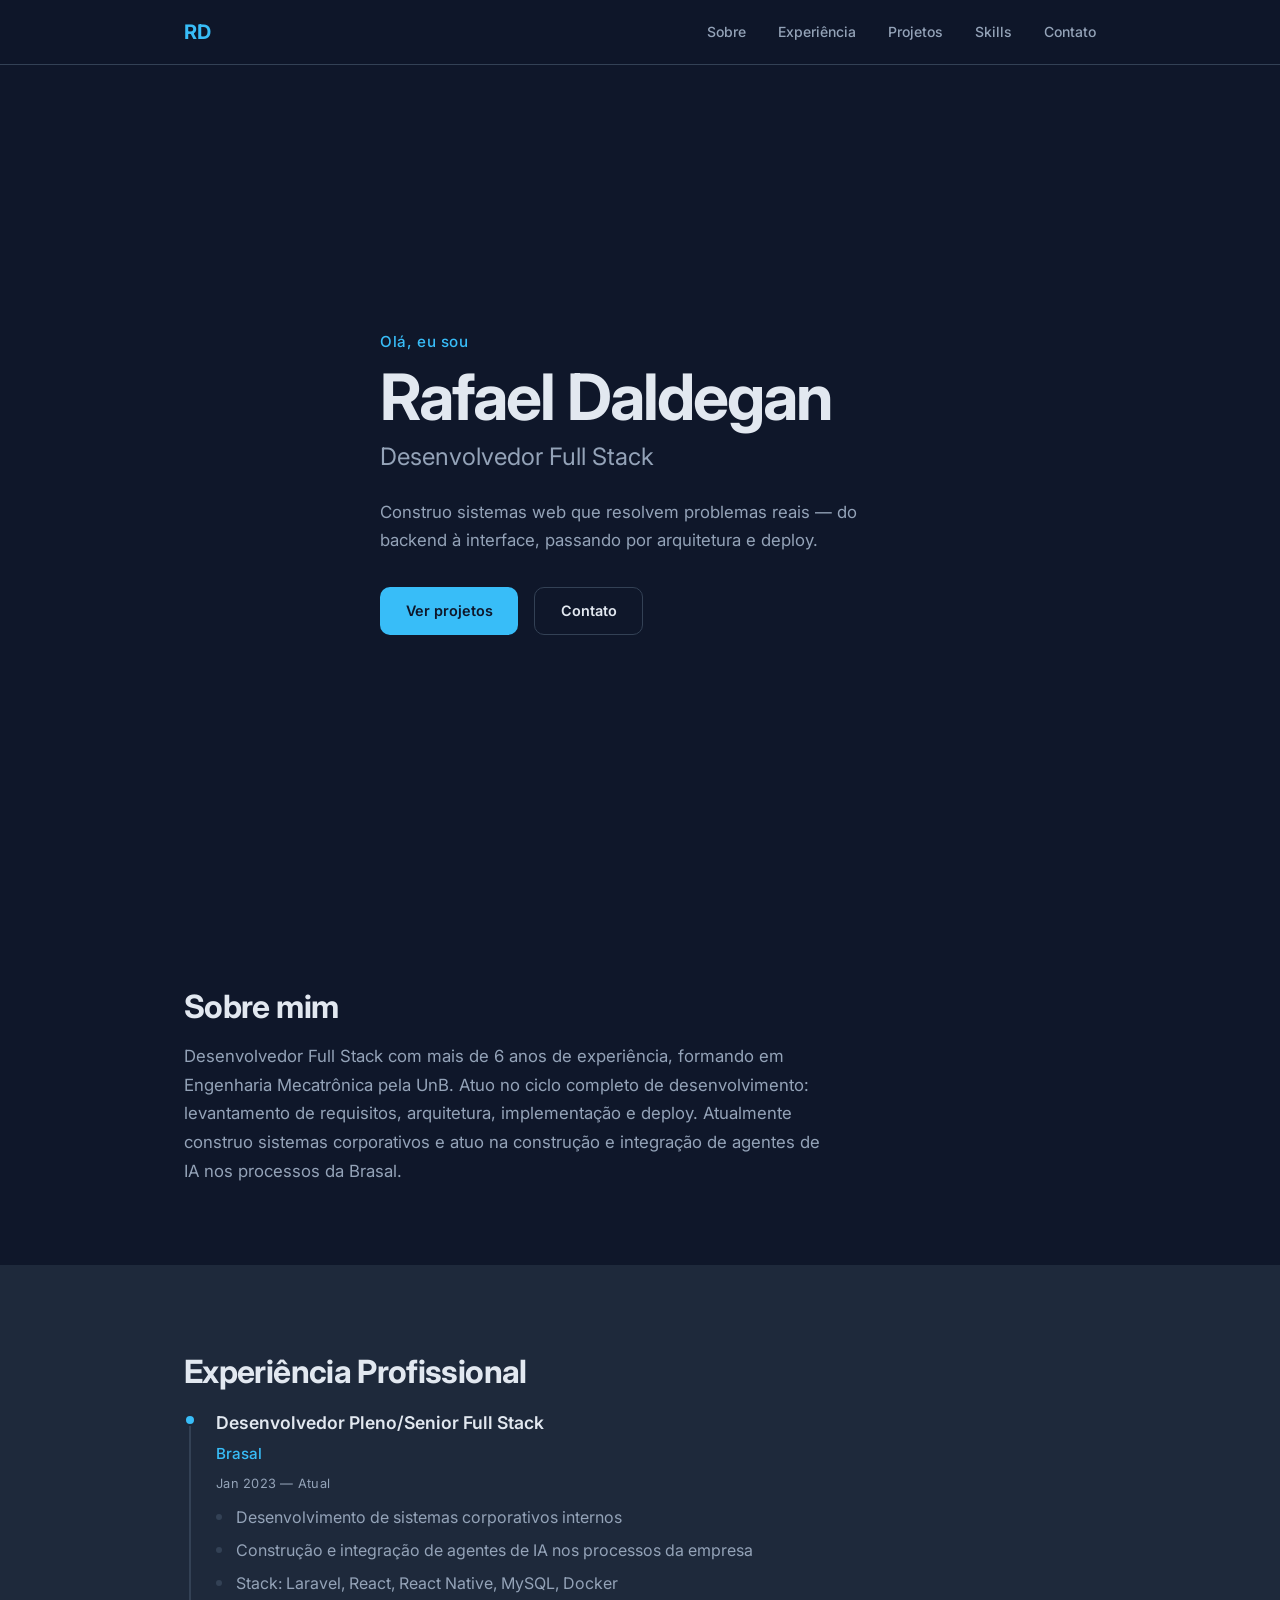
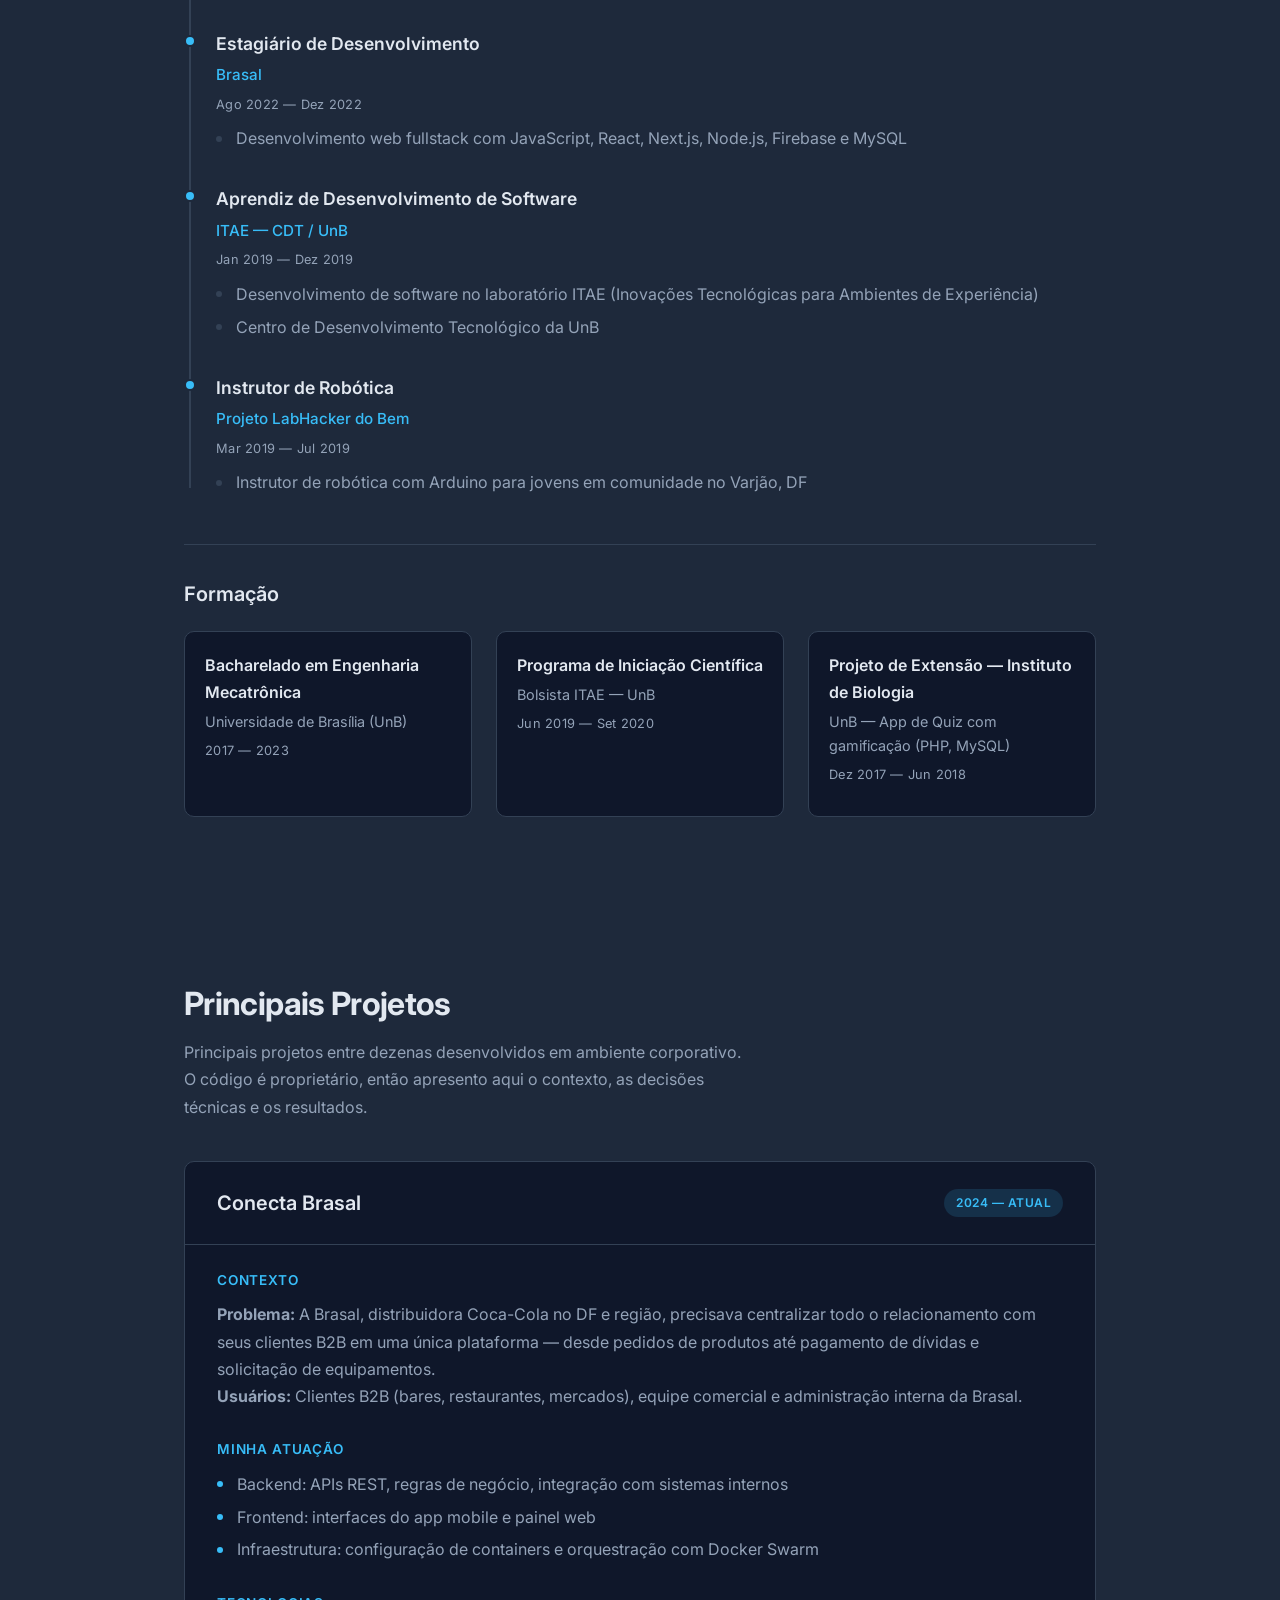
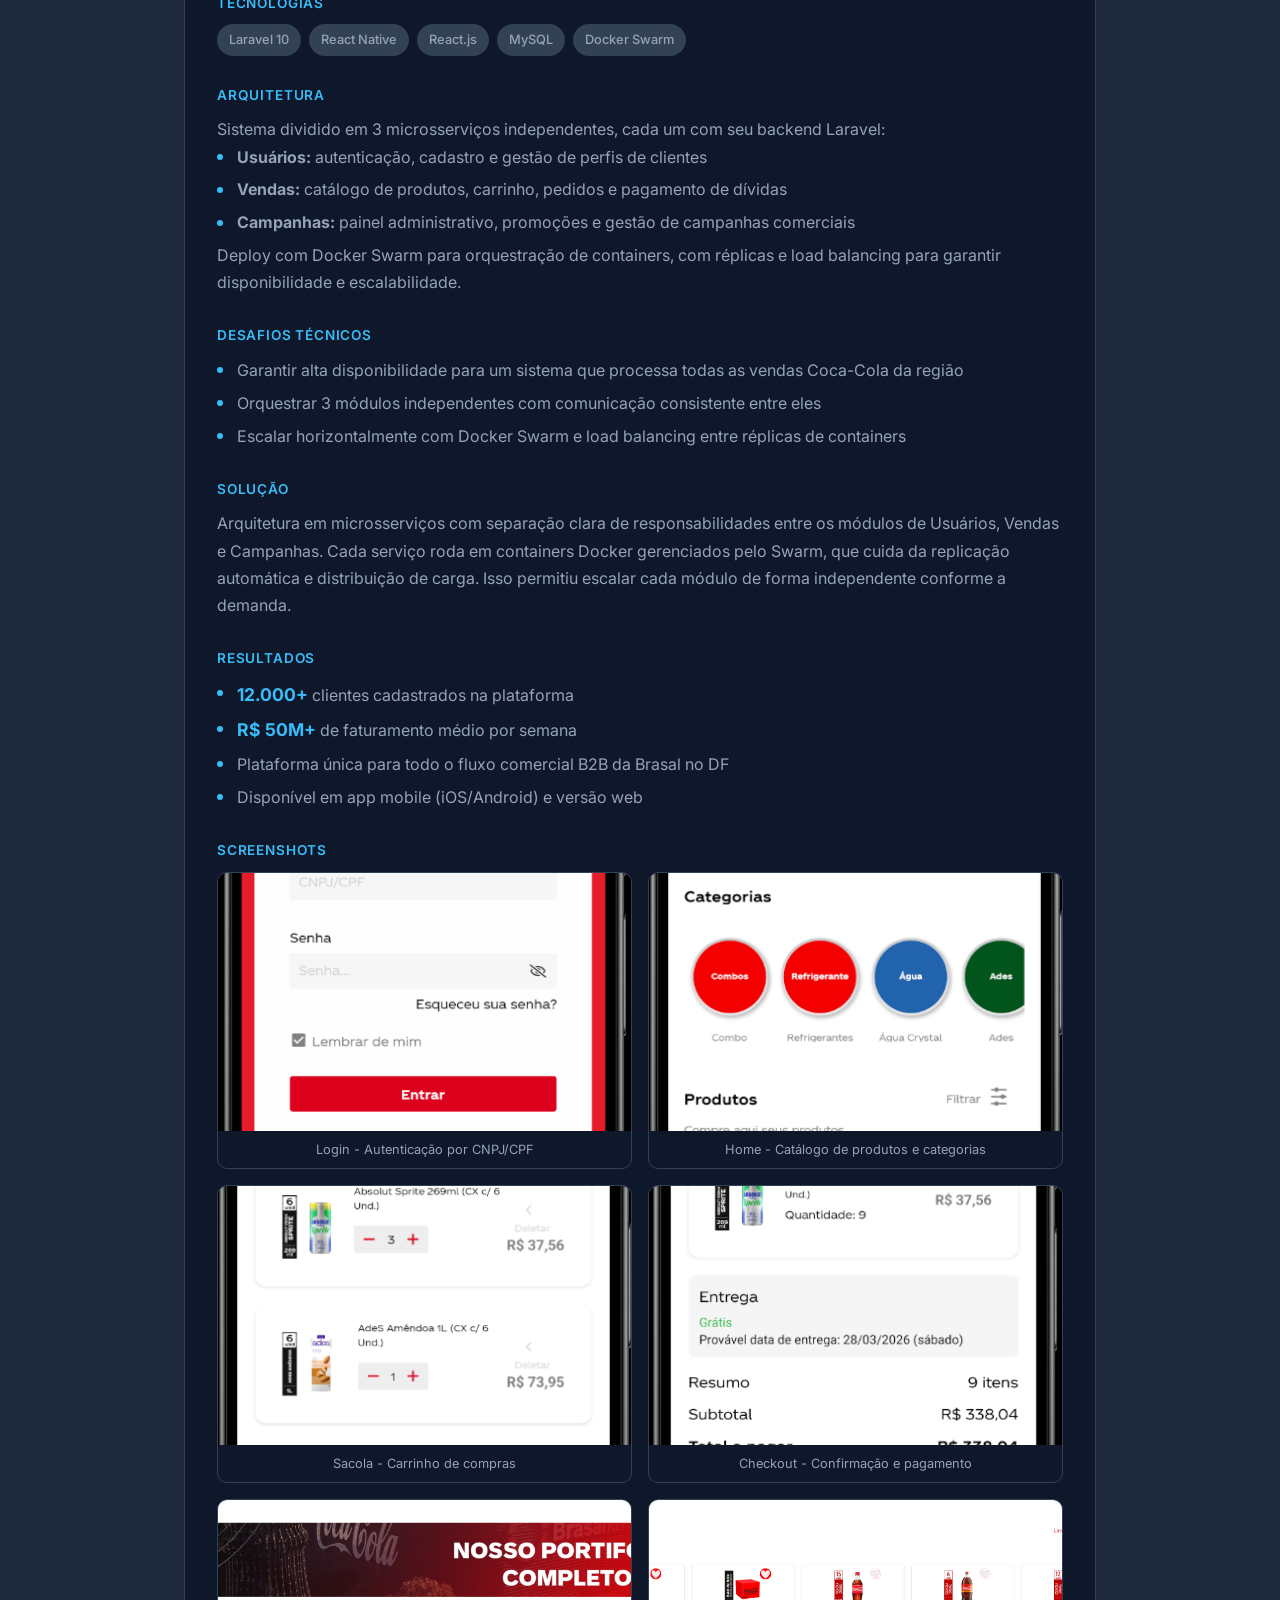
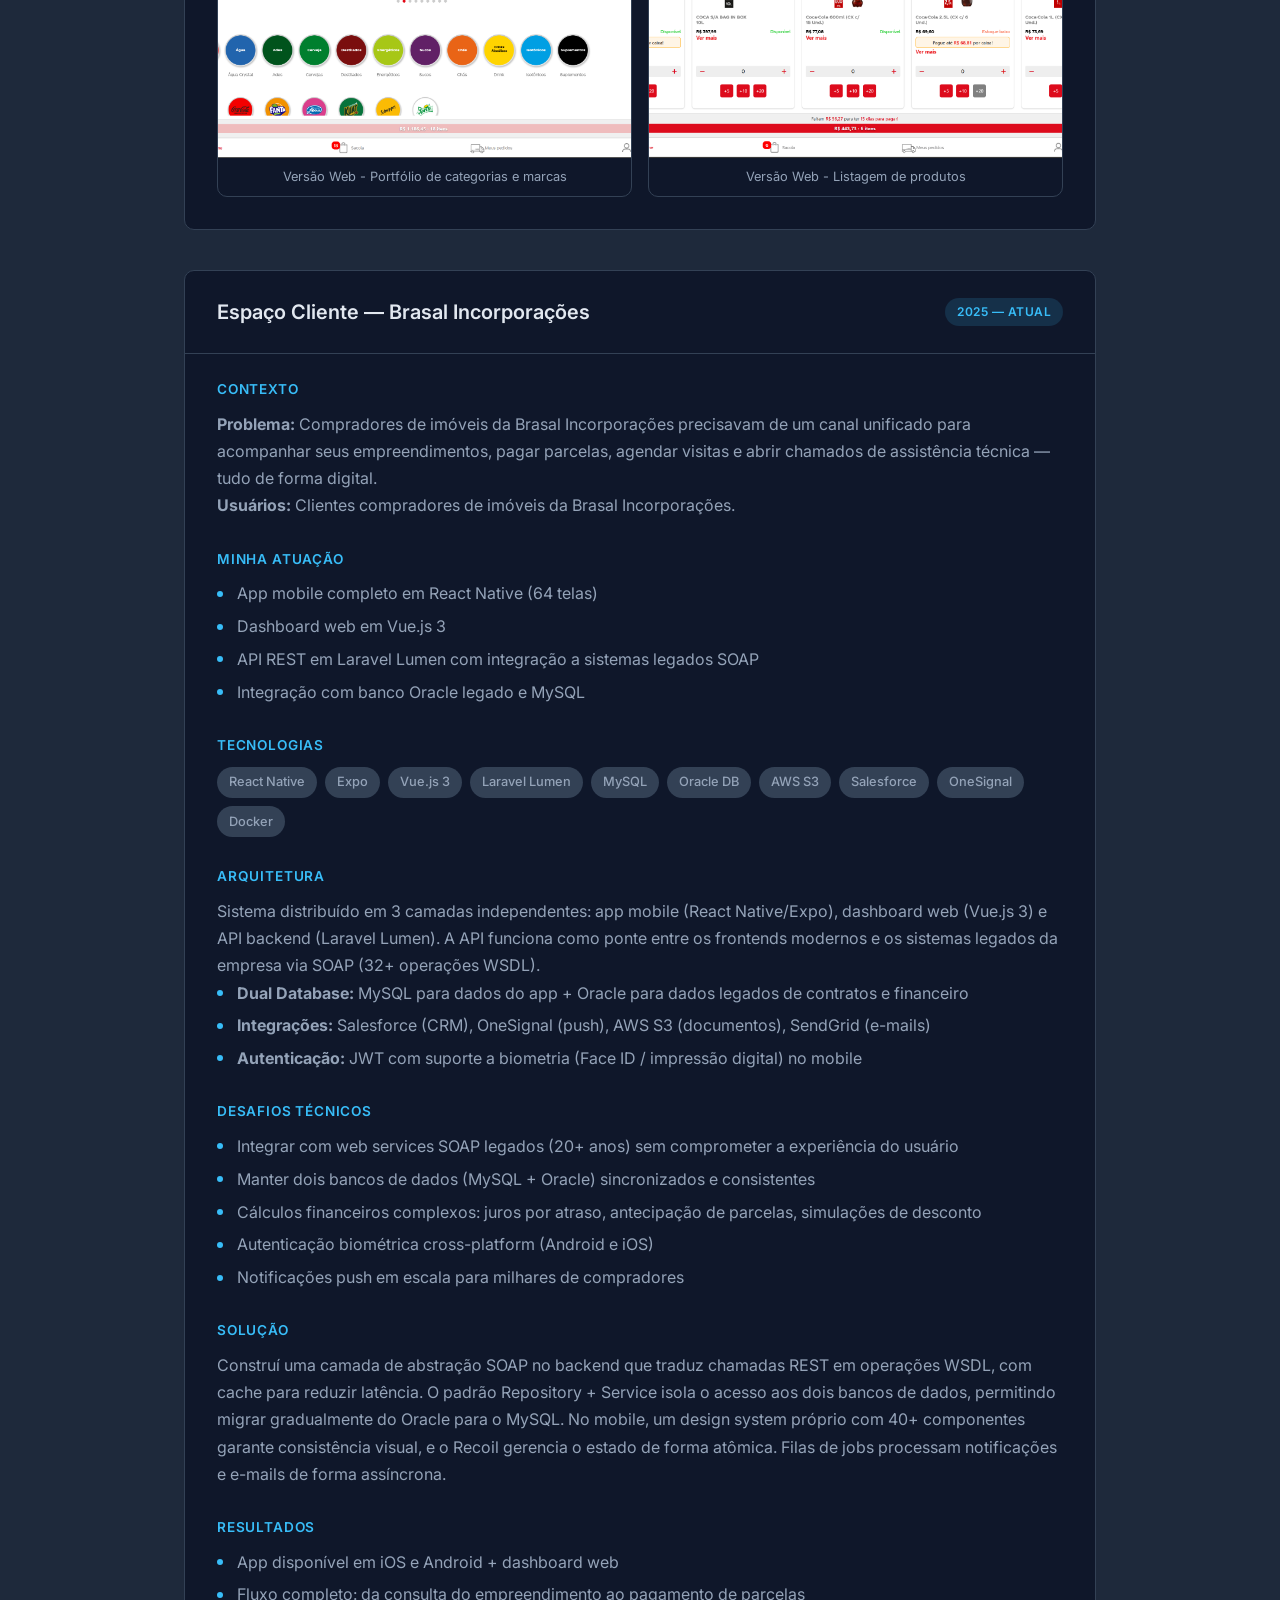
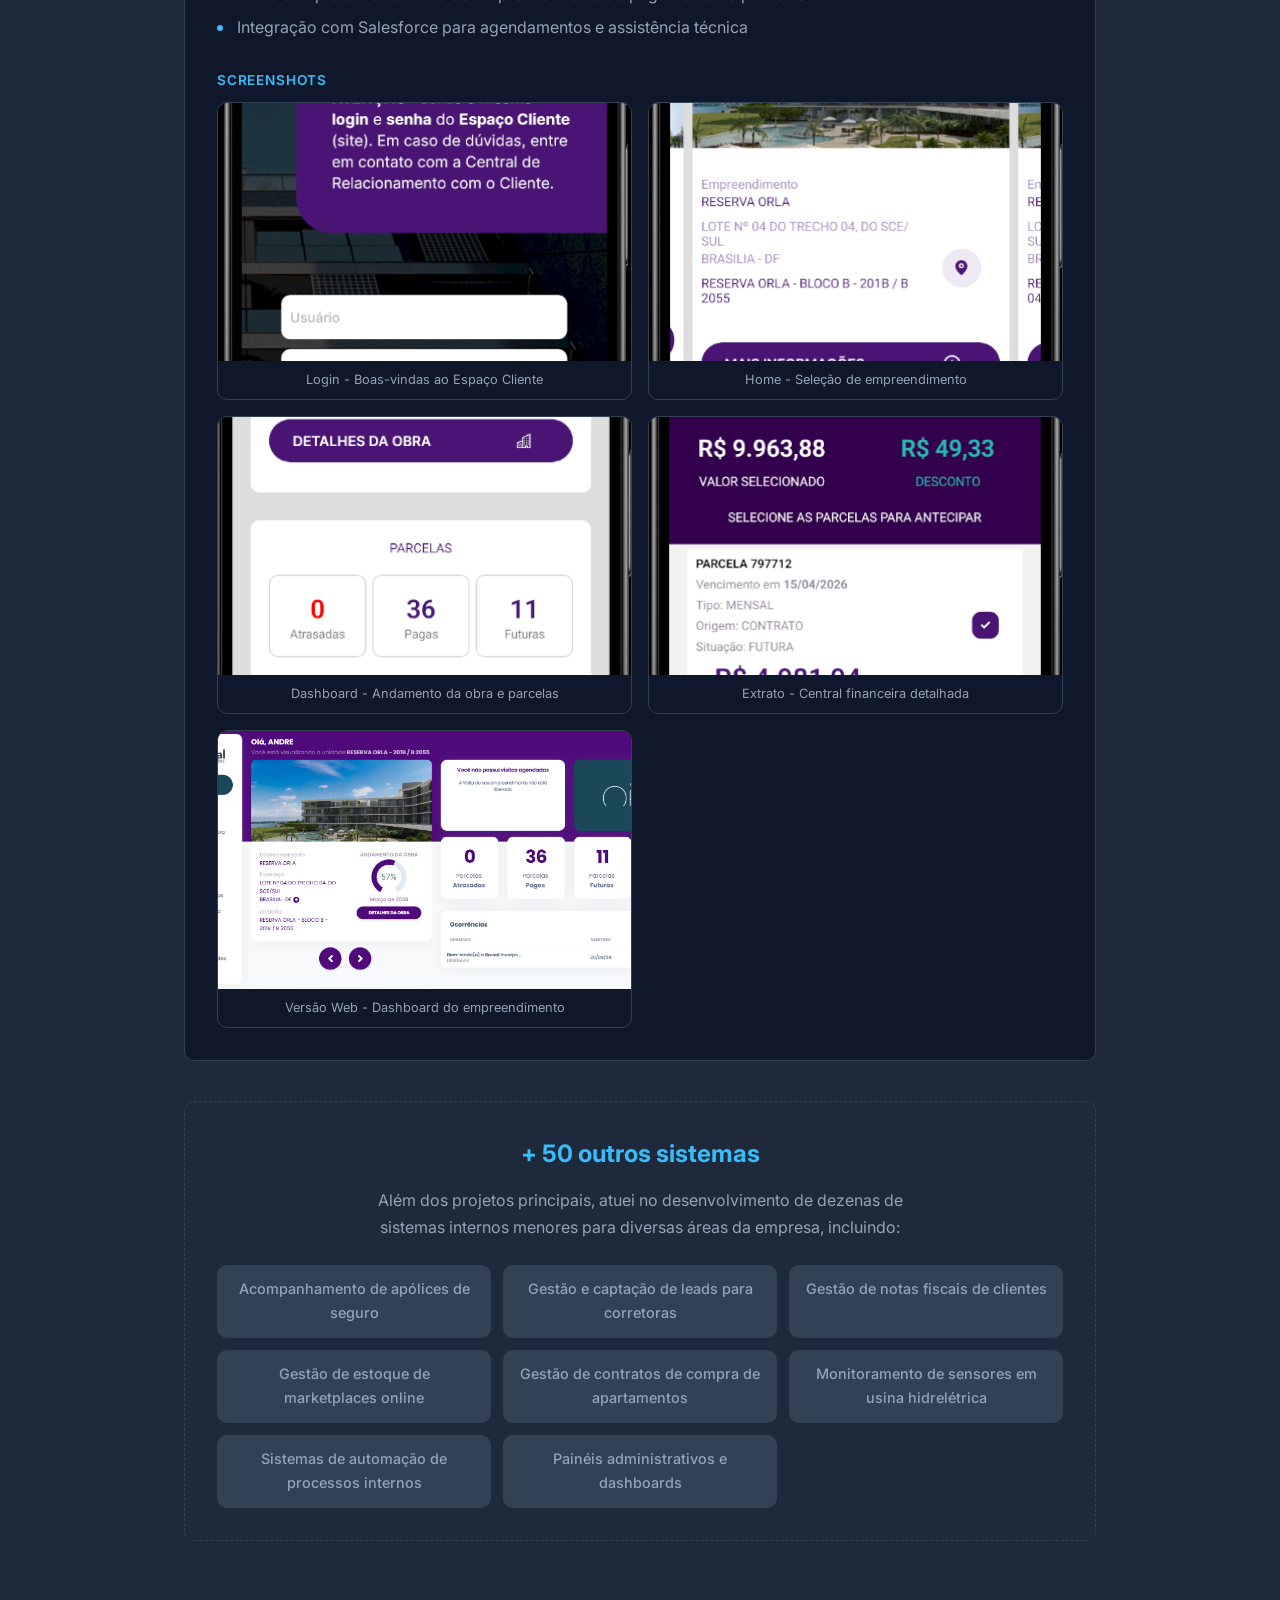
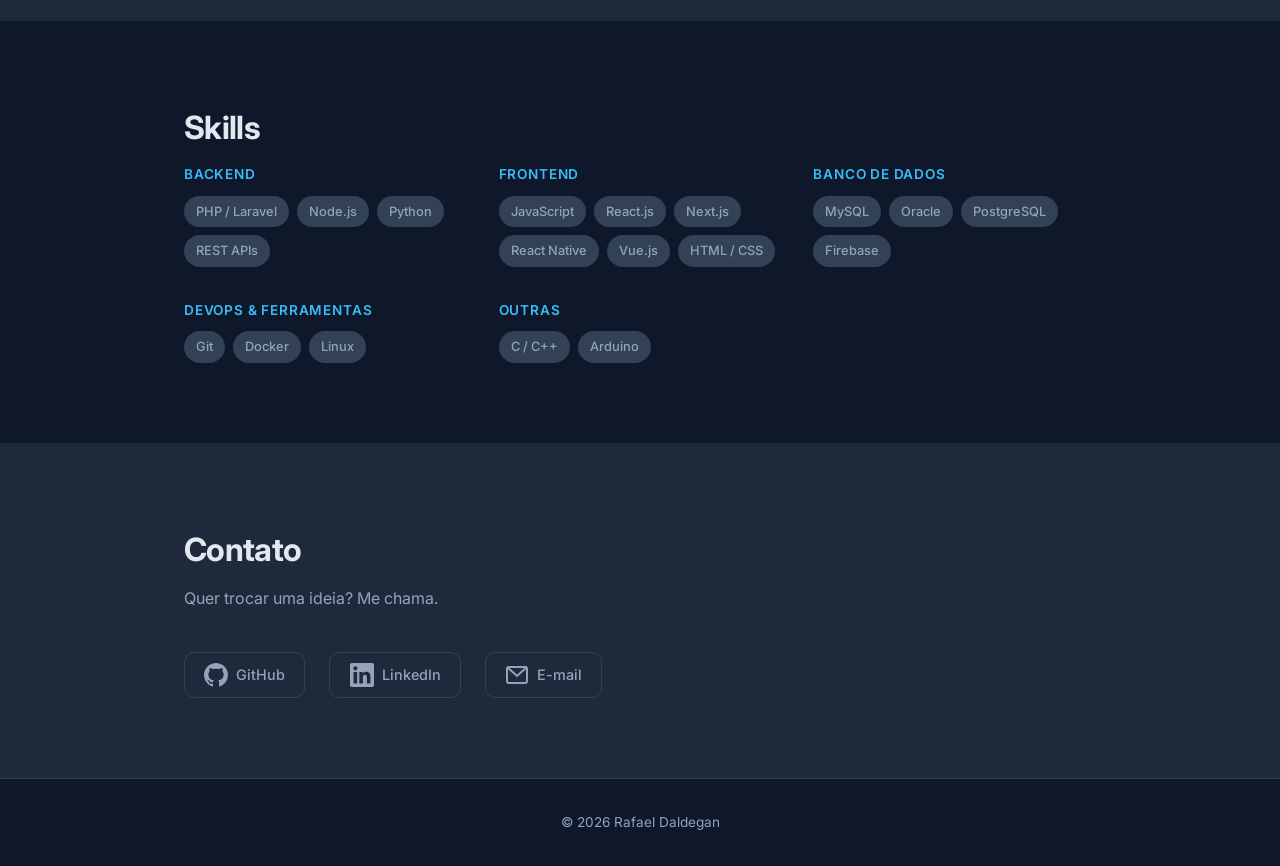
==== index.html @ cbc63a9f "First try" ====
<!DOCTYPE html>
<html lang="pt-BR">
<head>
  <meta charset="UTF-8">
  <meta name="viewport" content="width=device-width, initial-scale=1.0">
  <title>Rafael Daldegan | Portfólio</title>
  <link rel="stylesheet" href="assets/css/style.css">
  <link rel="preconnect" href="https://fonts.googleapis.com">
  <link href="https://fonts.googleapis.com/css2?family=Inter:wght@400;500;600;700&display=swap" rel="stylesheet">
</head>
<body>

  <!-- Header -->
  <header class="header">
    <div class="container">
      <a href="#" class="logo">RD</a>
      <nav class="nav">
        <a href="#sobre">Sobre</a>
        <a href="#experiencia">Experiência</a>
        <a href="#projetos">Projetos</a>
        <a href="#skills">Skills</a>
        <a href="#contato">Contato</a>
      </nav>
      <button class="menu-toggle" aria-label="Menu">
        <span></span><span></span><span></span>
      </button>
    </div>
  </header>

  <!-- Hero -->
  <section class="hero">
    <div class="container">
      <p class="hero__label">Olá, eu sou</p>
      <h1 class="hero__title">Rafael Daldegan</h1>
      <p class="hero__subtitle">Desenvolvedor Full Stack</p>
      <p class="hero__desc">
        Construo sistemas web que resolvem problemas reais &mdash;
        do backend à interface, passando por arquitetura e deploy.
      </p>
      <div class="hero__actions">
        <a href="#projetos" class="btn btn--primary">Ver projetos</a>
        <a href="#contato" class="btn btn--outline">Contato</a>
      </div>
    </div>
  </section>

  <!-- Sobre -->
  <section id="sobre" class="section">
    <div class="container">
      <h2 class="section__title">Sobre mim</h2>
      <div class="about">
        <p>
          Desenvolvedor Full Stack com mais de 6 anos de experiência, formando em Engenharia
          Mecatrônica pela UnB. Atuo no ciclo completo de desenvolvimento: levantamento de
          requisitos, arquitetura, implementação e deploy. Atualmente construo sistemas
          corporativos e atuo na construção e integração de agentes de IA nos
          processos da Brasal.
        </p>
      </div>
    </div>
  </section>

  <!-- Experiência Profissional -->
  <section id="experiencia" class="section section--alt">
    <div class="container">
      <h2 class="section__title">Experiência Profissional</h2>

      <div class="timeline">

        <div class="timeline__item">
          <div class="timeline__dot"></div>
          <div class="timeline__content">
            <div class="timeline__header">
              <h3>Desenvolvedor Pleno/Senior Full Stack</h3>
              <span class="timeline__company">Brasal</span>
            </div>
            <span class="timeline__period">Jan 2023 &mdash; Atual</span>
            <ul>
              <li>Desenvolvimento de sistemas corporativos internos</li>
              <li>Construção e integração de agentes de IA nos processos da empresa</li>
              <li>Stack: Laravel, React, React Native, MySQL, Docker</li>
            </ul>
          </div>
        </div>

        <div class="timeline__item">
          <div class="timeline__dot"></div>
          <div class="timeline__content">
            <div class="timeline__header">
              <h3>Estagiário de Desenvolvimento</h3>
              <span class="timeline__company">Brasal</span>
            </div>
            <span class="timeline__period">Ago 2022 &mdash; Dez 2022</span>
            <ul>
              <li>Desenvolvimento web fullstack com JavaScript, React, Next.js, Node.js, Firebase e MySQL</li>
            </ul>
          </div>
        </div>

        <div class="timeline__item">
          <div class="timeline__dot"></div>
          <div class="timeline__content">
            <div class="timeline__header">
              <h3>Aprendiz de Desenvolvimento de Software</h3>
              <span class="timeline__company">ITAE &mdash; CDT / UnB</span>
            </div>
            <span class="timeline__period">Jan 2019 &mdash; Dez 2019</span>
            <ul>
              <li>Desenvolvimento de software no laboratório ITAE (Inovações Tecnológicas para Ambientes de Experiência)</li>
              <li>Centro de Desenvolvimento Tecnológico da UnB</li>
            </ul>
          </div>
        </div>

        <div class="timeline__item">
          <div class="timeline__dot"></div>
          <div class="timeline__content">
            <div class="timeline__header">
              <h3>Instrutor de Robótica</h3>
              <span class="timeline__company">Projeto LabHacker do Bem</span>
            </div>
            <span class="timeline__period">Mar 2019 &mdash; Jul 2019</span>
            <ul>
              <li>Instrutor de robótica com Arduino para jovens em comunidade no Varjão, DF</li>
            </ul>
          </div>
        </div>

      </div>

      <!-- Formação - subsection dentro de experiência -->
      <div class="formation">
        <h3 class="formation__title">Formação</h3>
        <div class="formation__grid">
          <div class="formation__item">
            <h4>Bacharelado em Engenharia Mecatrônica</h4>
            <p>Universidade de Brasília (UnB)</p>
            <span class="timeline__period">2017 &mdash; 2023</span>
          </div>
          <div class="formation__item">
            <h4>Programa de Iniciação Científica</h4>
            <p>Bolsista ITAE &mdash; UnB</p>
            <span class="timeline__period">Jun 2019 &mdash; Set 2020</span>
          </div>
          <div class="formation__item">
            <h4>Projeto de Extensão &mdash; Instituto de Biologia</h4>
            <p>UnB &mdash; App de Quiz com gamificação (PHP, MySQL)</p>
            <span class="timeline__period">Dez 2017 &mdash; Jun 2018</span>
          </div>
          <!-- Adicione mais itens conforme necessário -->
        </div>
      </div>

    </div>
  </section>

  <!-- Projetos -->
  <section id="projetos" class="section section--alt">
    <div class="container">
      <h2 class="section__title">Principais Projetos</h2>
      <p class="section__desc">
        Principais projetos entre dezenas desenvolvidos em ambiente corporativo. O código é proprietário,
        então apresento aqui o contexto, as decisões técnicas e os resultados.
      </p>

      <!-- ====== PROJETO 1 ====== -->
      <article class="project">
        <div class="project__header">
          <h3 class="project__name">Conecta Brasal</h3>
          <span class="project__badge">2024 &mdash; Atual</span>
        </div>

        <div class="project__body">
          <!-- Contexto -->
          <div class="project__block">
            <h4>Contexto</h4>
            <p>
              <strong>Problema:</strong> A Brasal, distribuidora Coca-Cola no DF e região, precisava
              centralizar todo o relacionamento com seus clientes B2B em uma única plataforma &mdash;
              desde pedidos de produtos até pagamento de dívidas e solicitação de equipamentos.
            </p>
            <p>
              <strong>Usuários:</strong> Clientes B2B (bares, restaurantes, mercados), equipe comercial
              e administração interna da Brasal.
            </p>
          </div>

          <!-- Atuação -->
          <div class="project__block">
            <h4>Minha atuação</h4>
            <ul>
              <li>Backend: APIs REST, regras de negócio, integração com sistemas internos</li>
              <li>Frontend: interfaces do app mobile e painel web</li>
              <li>Infraestrutura: configuração de containers e orquestração com Docker Swarm</li>
            </ul>
          </div>

          <!-- Tecnologias -->
          <div class="project__block">
            <h4>Tecnologias</h4>
            <div class="tags">
              <span class="tag">Laravel 10</span>
              <span class="tag">React Native</span>
              <span class="tag">React.js</span>
              <span class="tag">MySQL</span>
              <span class="tag">Docker Swarm</span>
            </div>
          </div>

          <!-- Arquitetura -->
          <div class="project__block">
            <h4>Arquitetura</h4>
            <p>
              Sistema dividido em 3 microsserviços independentes, cada um com seu backend Laravel:
            </p>
            <ul>
              <li><strong>Usuários:</strong> autenticação, cadastro e gestão de perfis de clientes</li>
              <li><strong>Vendas:</strong> catálogo de produtos, carrinho, pedidos e pagamento de dívidas</li>
              <li><strong>Campanhas:</strong> painel administrativo, promoções e gestão de campanhas comerciais</li>
            </ul>
            <p>
              Deploy com Docker Swarm para orquestração de containers, com réplicas e load balancing
              para garantir disponibilidade e escalabilidade.
            </p>
          </div>

          <!-- Desafios -->
          <div class="project__block">
            <h4>Desafios técnicos</h4>
            <ul>
              <li>Garantir alta disponibilidade para um sistema que processa todas as vendas Coca-Cola da região</li>
              <li>Orquestrar 3 módulos independentes com comunicação consistente entre eles</li>
              <li>Escalar horizontalmente com Docker Swarm e load balancing entre réplicas de containers</li>
              <!-- ATUALIZAR: adicione mais desafios se quiser -->
            </ul>
          </div>

          <!-- Solução -->
          <div class="project__block">
            <h4>Solução</h4>
            <p>
              Arquitetura em microsserviços com separação clara de responsabilidades entre os módulos
              de Usuários, Vendas e Campanhas. Cada serviço roda em containers Docker gerenciados
              pelo Swarm, que cuida da replicação automática e distribuição de carga. Isso permitiu
              escalar cada módulo de forma independente conforme a demanda.
            </p>
            <!-- ATUALIZAR: adicione mais detalhes da solução se quiser -->
          </div>

          <!-- Resultados -->
          <div class="project__block">
            <h4>Resultados</h4>
            <ul class="results">
              <li><strong>12.000+</strong> clientes cadastrados na plataforma</li>
              <li><strong>R$ 50M+</strong> de faturamento médio por semana</li>
              <li>Plataforma única para todo o fluxo comercial B2B da Brasal no DF</li>
              <li>Disponível em app mobile (iOS/Android) e versão web</li>
            </ul>
          </div>

          <!-- Screenshots -->
          <div class="project__block">
            <h4>Screenshots</h4>
            <div class="screenshots">
              <figure class="screenshot">
                <img src="assets/img/conecta/image1.png" alt="Tela de login do Conecta Brasal">
                <figcaption>Login - Autenticação por CNPJ/CPF</figcaption>
              </figure>
              <figure class="screenshot">
                <img src="assets/img/conecta/image2.png" alt="Catálogo de produtos Conecta Brasal">
                <figcaption>Home - Catálogo de produtos e categorias</figcaption>
              </figure>
              <figure class="screenshot">
                <img src="assets/img/conecta/image3.png" alt="Sacola de compras Conecta Brasal">
                <figcaption>Sacola - Carrinho de compras</figcaption>
              </figure>
              <figure class="screenshot">
                <img src="assets/img/conecta/image4.png" alt="Confirmação de compra Conecta Brasal">
                <figcaption>Checkout - Confirmação e pagamento</figcaption>
              </figure>
              <figure class="screenshot">
                <img src="assets/img/conecta/image5.png" alt="Versão web - Catálogo de produtos Conecta Brasal">
                <figcaption>Versão Web - Portfólio de categorias e marcas</figcaption>
              </figure>
              <figure class="screenshot">
                <img src="assets/img/conecta/image6.png" alt="Versão web - Listagem de produtos Conecta Brasal">
                <figcaption>Versão Web - Listagem de produtos</figcaption>
              </figure>
            </div>
          </div>
        </div>
      </article>

      <!-- ====== PROJETO 2 - Espaço Cliente Brasal Incorporações ====== -->
      <article class="project">
        <div class="project__header">
          <h3 class="project__name">Espaço Cliente &mdash; Brasal Incorporações</h3>
          <span class="project__badge">2025 &mdash; Atual</span>
        </div>

        <div class="project__body">
          <!-- Contexto -->
          <div class="project__block">
            <h4>Contexto</h4>
            <p>
              <strong>Problema:</strong> Compradores de imóveis da Brasal Incorporações precisavam
              de um canal unificado para acompanhar seus empreendimentos, pagar parcelas, agendar
              visitas e abrir chamados de assistência técnica &mdash; tudo de forma digital.
            </p>
            <p>
              <strong>Usuários:</strong> Clientes compradores de imóveis da Brasal Incorporações.
            </p>
          </div>

          <!-- Atuação -->
          <div class="project__block">
            <h4>Minha atuação</h4>
            <ul>
              <li>App mobile completo em React Native (64 telas)</li>
              <li>Dashboard web em Vue.js 3</li>
              <li>API REST em Laravel Lumen com integração a sistemas legados SOAP</li>
              <li>Integração com banco Oracle legado e MySQL</li>
            </ul>
          </div>

          <!-- Tecnologias -->
          <div class="project__block">
            <h4>Tecnologias</h4>
            <div class="tags">
              <span class="tag">React Native</span>
              <span class="tag">Expo</span>
              <span class="tag">Vue.js 3</span>
              <span class="tag">Laravel Lumen</span>
              <span class="tag">MySQL</span>
              <span class="tag">Oracle DB</span>
              <span class="tag">AWS S3</span>
              <span class="tag">Salesforce</span>
              <span class="tag">OneSignal</span>
              <span class="tag">Docker</span>
            </div>
          </div>

          <!-- Arquitetura -->
          <div class="project__block">
            <h4>Arquitetura</h4>
            <p>
              Sistema distribuído em 3 camadas independentes: app mobile (React Native/Expo),
              dashboard web (Vue.js 3) e API backend (Laravel Lumen). A API funciona como ponte
              entre os frontends modernos e os sistemas legados da empresa via SOAP (32+ operações WSDL).
            </p>
            <ul>
              <li><strong>Dual Database:</strong> MySQL para dados do app + Oracle para dados legados de contratos e financeiro</li>
              <li><strong>Integrações:</strong> Salesforce (CRM), OneSignal (push), AWS S3 (documentos), SendGrid (e-mails)</li>
              <li><strong>Autenticação:</strong> JWT com suporte a biometria (Face ID / impressão digital) no mobile</li>
            </ul>
          </div>

          <!-- Desafios -->
          <div class="project__block">
            <h4>Desafios técnicos</h4>
            <ul>
              <li>Integrar com web services SOAP legados (20+ anos) sem comprometer a experiência do usuário</li>
              <li>Manter dois bancos de dados (MySQL + Oracle) sincronizados e consistentes</li>
              <li>Cálculos financeiros complexos: juros por atraso, antecipação de parcelas, simulações de desconto</li>
              <li>Autenticação biométrica cross-platform (Android e iOS)</li>
              <li>Notificações push em escala para milhares de compradores</li>
            </ul>
          </div>

          <!-- Solução -->
          <div class="project__block">
            <h4>Solução</h4>
            <p>
              Construí uma camada de abstração SOAP no backend que traduz chamadas REST em operações
              WSDL, com cache para reduzir latência. O padrão Repository + Service isola o acesso aos
              dois bancos de dados, permitindo migrar gradualmente do Oracle para o MySQL. No mobile,
              um design system próprio com 40+ componentes garante consistência visual, e o Recoil
              gerencia o estado de forma atômica. Filas de jobs processam notificações e e-mails de
              forma assíncrona.
            </p>
          </div>

          <!-- Resultados -->
          <div class="project__block">
            <h4>Resultados</h4>
            <ul class="results">
              <li>App disponível em iOS e Android + dashboard web</li>
              <li>Fluxo completo: da consulta do empreendimento ao pagamento de parcelas</li>
              <li>Integração com Salesforce para agendamentos e assistência técnica</li>
              <!-- ATUALIZAR: adicione números se tiver (ex: X clientes, X empreendimentos) -->
            </ul>
          </div>

          <!-- Screenshots -->
          <div class="project__block">
            <h4>Screenshots</h4>
            <div class="screenshots">
              <figure class="screenshot">
                <img src="assets/img/incorporacoes/image1.png" alt="Tela de login Espaço Cliente">
                <figcaption>Login - Boas-vindas ao Espaço Cliente</figcaption>
              </figure>
              <figure class="screenshot">
                <img src="assets/img/incorporacoes/image2.png" alt="Seleção de empreendimento">
                <figcaption>Home - Seleção de empreendimento</figcaption>
              </figure>
              <figure class="screenshot">
                <img src="assets/img/incorporacoes/image3.png" alt="Dashboard do empreendimento">
                <figcaption>Dashboard - Andamento da obra e parcelas</figcaption>
              </figure>
              <figure class="screenshot">
                <img src="assets/img/incorporacoes/image4.png" alt="Extrato financeiro detalhado">
                <figcaption>Extrato - Central financeira detalhada</figcaption>
              </figure>
              <figure class="screenshot">
                <img src="assets/img/incorporacoes/image.png" alt="Dashboard web Espaço Cliente">
                <figcaption>Versão Web - Dashboard do empreendimento</figcaption>
              </figure>
            </div>
          </div>
        </div>
      </article>

      <!-- ====== Outros projetos ====== -->
      <div class="other-projects">
        <h3 class="other-projects__title">+ 50 outros sistemas</h3>
        <p>
          Além dos projetos principais, atuei no desenvolvimento de dezenas de sistemas
          internos menores para diversas áreas da empresa, incluindo:
        </p>
        <div class="other-projects__grid">
          <div class="other-projects__item">Acompanhamento de apólices de seguro</div>
          <div class="other-projects__item">Gestão e captação de leads para corretoras</div>
          <div class="other-projects__item">Gestão de notas fiscais de clientes</div>
          <div class="other-projects__item">Gestão de estoque de marketplaces online</div>
          <div class="other-projects__item">Gestão de contratos de compra de apartamentos</div>
          <div class="other-projects__item">Monitoramento de sensores em usina hidrelétrica</div>
          <div class="other-projects__item">Sistemas de automação de processos internos</div>
          <div class="other-projects__item">Painéis administrativos e dashboards</div>
        </div>
      </div>

    </div>
  </section>

  <!-- Skills -->
  <section id="skills" class="section">
    <div class="container">
      <h2 class="section__title">Skills</h2>
      <div class="skills-grid">
        <div class="skill-group">
          <h4>Backend</h4>
          <div class="tags">
            <span class="tag">PHP / Laravel</span>
            <span class="tag">Node.js</span>
            <span class="tag">Python</span>
            <span class="tag">REST APIs</span>
          </div>
        </div>
        <div class="skill-group">
          <h4>Frontend</h4>
          <div class="tags">
            <span class="tag">JavaScript</span>
            <span class="tag">React.js</span>
            <span class="tag">Next.js</span>
            <span class="tag">React Native</span>
            <span class="tag">Vue.js</span>
            <span class="tag">HTML / CSS</span>
          </div>
        </div>
        <div class="skill-group">
          <h4>Banco de Dados</h4>
          <div class="tags">
            <span class="tag">MySQL</span>
            <span class="tag">Oracle</span>
            <span class="tag">PostgreSQL</span>
            <span class="tag">Firebase</span>
          </div>
        </div>
        <div class="skill-group">
          <h4>DevOps & Ferramentas</h4>
          <div class="tags">
            <span class="tag">Git</span>
            <span class="tag">Docker</span>
            <span class="tag">Linux</span>
          </div>
        </div>
        <div class="skill-group">
          <h4>Outras</h4>
          <div class="tags">
            <span class="tag">C / C++</span>
            <span class="tag">Arduino</span>
          </div>
        </div>
      </div>
    </div>
  </section>

  <!-- Contato -->
  <section id="contato" class="section section--alt">
    <div class="container">
      <h2 class="section__title">Contato</h2>
      <p class="section__desc">Quer trocar uma ideia? Me chama.</p>
      <div class="contact-links">
        <a href="https://github.com/rdaldegan" target="_blank" class="contact-link">
          <svg width="24" height="24" viewBox="0 0 24 24" fill="currentColor"><path d="M12 0C5.37 0 0 5.37 0 12c0 5.31 3.435 9.795 8.205 11.385.6.105.825-.255.825-.57 0-.285-.015-1.23-.015-2.235-3.015.555-3.795-.735-4.035-1.41-.135-.345-.72-1.41-1.23-1.695-.42-.225-1.02-.78-.015-.795.945-.015 1.62.87 1.845 1.23 1.08 1.815 2.805 1.305 3.495.99.105-.78.42-1.305.765-1.605-2.67-.3-5.46-1.335-5.46-5.925 0-1.305.465-2.385 1.23-3.225-.12-.3-.54-1.53.12-3.18 0 0 1.005-.315 3.3 1.23.96-.27 1.98-.405 3-.405s2.04.135 3 .405c2.295-1.56 3.3-1.23 3.3-1.23.66 1.65.24 2.88.12 3.18.765.84 1.23 1.905 1.23 3.225 0 4.605-2.805 5.625-5.475 5.925.435.375.81 1.095.81 2.22 0 1.605-.015 2.895-.015 3.3 0 .315.225.69.825.57A12.02 12.02 0 0024 12c0-6.63-5.37-12-12-12z"/></svg>
          GitHub
        </a>
        <a href="https://www.linkedin.com/in/rafaelbarreto-daldegan-b50a26187" target="_blank" class="contact-link">
          <svg width="24" height="24" viewBox="0 0 24 24" fill="currentColor"><path d="M20.447 20.452h-3.554v-5.569c0-1.328-.027-3.037-1.852-3.037-1.853 0-2.136 1.445-2.136 2.939v5.667H9.351V9h3.414v1.561h.046c.477-.9 1.637-1.85 3.37-1.85 3.601 0 4.267 2.37 4.267 5.455v6.286zM5.337 7.433a2.062 2.062 0 01-2.063-2.065 2.064 2.064 0 112.063 2.065zm1.782 13.019H3.555V9h3.564v11.452zM22.225 0H1.771C.792 0 0 .774 0 1.729v20.542C0 23.227.792 24 1.771 24h20.451C23.2 24 24 23.227 24 22.271V1.729C24 .774 23.2 0 22.222 0h.003z"/></svg>
          LinkedIn
        </a>
        <a href="mailto:ra.fa.daldegan@hotmail.com" class="contact-link">
          <svg width="24" height="24" viewBox="0 0 24 24" fill="none" stroke="currentColor" stroke-width="2"><rect x="2" y="4" width="20" height="16" rx="2"/><path d="M22 4L12 13 2 4"/></svg>
          E-mail
        </a>
      </div>
    </div>
  </section>

  <!-- Footer -->
  <footer class="footer">
    <div class="container">
      <p>&copy; 2026 Rafael Daldegan</p>
    </div>
  </footer>

  <script src="assets/js/main.js"></script>
</body>
</html>
---- assets/css/style.css ----
/* ===== Reset & Base ===== */
*, *::before, *::after { margin: 0; padding: 0; box-sizing: border-box; }

:root {
  --color-bg: #0f172a;
  --color-bg-alt: #1e293b;
  --color-surface: #334155;
  --color-primary: #38bdf8;
  --color-primary-hover: #7dd3fc;
  --color-text: #e2e8f0;
  --color-text-muted: #94a3b8;
  --color-border: #334155;
  --font: 'Inter', system-ui, -apple-system, sans-serif;
  --container: 960px;
  --radius: 10px;
}

html { scroll-behavior: smooth; }

body {
  font-family: var(--font);
  background: var(--color-bg);
  color: var(--color-text);
  line-height: 1.7;
  -webkit-font-smoothing: antialiased;
}

a { color: var(--color-primary); text-decoration: none; transition: color .2s; }
a:hover { color: var(--color-primary-hover); }

img { max-width: 100%; height: auto; display: block; }

.container { max-width: var(--container); margin: 0 auto; padding: 0 1.5rem; }

/* ===== Header ===== */
.header {
  position: fixed; top: 0; left: 0; right: 0; z-index: 100;
  background: rgba(15, 23, 42, .85);
  backdrop-filter: blur(12px);
  border-bottom: 1px solid var(--color-border);
}

.header .container {
  display: flex; align-items: center; justify-content: space-between;
  height: 64px;
}

.logo {
  font-size: 1.25rem; font-weight: 700; color: var(--color-primary);
  letter-spacing: -0.02em;
}
.logo:hover { color: var(--color-primary-hover); }

.nav { display: flex; gap: 2rem; }
.nav a {
  color: var(--color-text-muted); font-size: .875rem; font-weight: 500;
  transition: color .2s;
}
.nav a:hover { color: var(--color-text); }

.menu-toggle {
  display: none; background: none; border: none; cursor: pointer;
  flex-direction: column; gap: 5px; padding: 4px;
}
.menu-toggle span {
  display: block; width: 22px; height: 2px; background: var(--color-text);
  border-radius: 2px; transition: .3s;
}

/* ===== Hero ===== */
.hero {
  min-height: 100vh; display: flex; align-items: center;
  padding-top: 64px;
}

.hero__label {
  color: var(--color-primary); font-weight: 500; font-size: .95rem;
  margin-bottom: .5rem; letter-spacing: .04em;
}

.hero__title {
  font-size: clamp(2.5rem, 6vw, 4rem); font-weight: 700;
  line-height: 1.1; letter-spacing: -0.03em;
}

.hero__subtitle {
  font-size: clamp(1.15rem, 2.5vw, 1.5rem); color: var(--color-text-muted);
  margin-top: .25rem;
}

.hero__desc {
  max-width: 520px; color: var(--color-text-muted);
  margin-top: 1.25rem; font-size: 1.05rem;
}

.hero__actions { display: flex; gap: 1rem; margin-top: 2rem; flex-wrap: wrap; }

/* ===== Buttons ===== */
.btn {
  display: inline-flex; align-items: center; padding: .7rem 1.6rem;
  border-radius: var(--radius); font-weight: 600; font-size: .9rem;
  transition: all .2s;
}

.btn--primary {
  background: var(--color-primary); color: var(--color-bg);
}
.btn--primary:hover {
  background: var(--color-primary-hover); color: var(--color-bg);
}

.btn--outline {
  border: 1px solid var(--color-border); color: var(--color-text);
}
.btn--outline:hover {
  border-color: var(--color-primary); color: var(--color-primary);
}

/* ===== Sections ===== */
.section { padding: 5rem 0; }
.section--alt { background: var(--color-bg-alt); }

.section__title {
  font-size: 2rem; font-weight: 700; letter-spacing: -0.02em;
  margin-bottom: .5rem;
}

.section__desc {
  color: var(--color-text-muted); max-width: 560px; margin-bottom: 2.5rem;
}

/* ===== About ===== */
.about { max-width: 640px; color: var(--color-text-muted); font-size: 1.05rem; }

/* ===== Project Card ===== */
.project {
  background: var(--color-bg);
  border: 1px solid var(--color-border);
  border-radius: var(--radius);
  margin-bottom: 2.5rem;
  overflow: hidden;
}

.project__header {
  display: flex; align-items: center; justify-content: space-between;
  padding: 1.5rem 2rem;
  border-bottom: 1px solid var(--color-border);
  cursor: pointer;
}

.project__name { font-size: 1.25rem; font-weight: 600; }

.project__badge {
  font-size: .75rem; font-weight: 600; text-transform: uppercase;
  padding: .25rem .75rem; border-radius: 999px;
  background: rgba(56, 189, 248, .15); color: var(--color-primary);
  letter-spacing: .04em;
}

.project__body { padding: 1.5rem 2rem 2rem; }

.project__block { margin-bottom: 1.75rem; }
.project__block:last-child { margin-bottom: 0; }

.project__block h4 {
  font-size: .85rem; font-weight: 600; text-transform: uppercase;
  letter-spacing: .06em; color: var(--color-primary);
  margin-bottom: .6rem;
}

.project__block p { color: var(--color-text-muted); }

.project__block ul {
  list-style: none; padding: 0;
}
.project__block ul li {
  position: relative; padding-left: 1.25rem; color: var(--color-text-muted);
  margin-bottom: .35rem;
}
.project__block ul li::before {
  content: ''; position: absolute; left: 0; top: .65em;
  width: 6px; height: 6px; border-radius: 50%;
  background: var(--color-primary);
}

.results li strong {
  color: var(--color-primary); font-size: 1.1rem;
}

/* ===== Tags ===== */
.tags { display: flex; flex-wrap: wrap; gap: .5rem; }

.tag {
  font-size: .8rem; font-weight: 500; padding: .3rem .75rem;
  border-radius: 999px; background: var(--color-surface);
  color: var(--color-text-muted);
}

/* ===== Other Projects ===== */
.other-projects {
  margin-top: 2.5rem; padding: 2rem;
  border: 1px dashed var(--color-border); border-radius: var(--radius);
  text-align: center;
}

.other-projects__title {
  font-size: 1.5rem; font-weight: 700; color: var(--color-primary);
  margin-bottom: .75rem;
}

.other-projects p {
  color: var(--color-text-muted); max-width: 560px;
  margin: 0 auto 1.5rem;
}

.other-projects__grid {
  display: grid; grid-template-columns: repeat(auto-fill, minmax(220px, 1fr));
  gap: .75rem;
}

.other-projects__item {
  padding: .75rem 1rem; border-radius: var(--radius);
  background: var(--color-surface); color: var(--color-text-muted);
  font-size: .9rem; font-weight: 500;
}

/* ===== Screenshots ===== */
.screenshots { display: grid; grid-template-columns: repeat(auto-fill, minmax(280px, 1fr)); gap: 1rem; }

.screenshot {
  border-radius: var(--radius); overflow: hidden;
  border: 1px solid var(--color-border);
}

.screenshot img {
  width: 100%; aspect-ratio: 16/10; object-fit: cover;
  background: var(--color-surface);
}

.screenshot figcaption {
  padding: .5rem .75rem; font-size: .8rem;
  color: var(--color-text-muted); text-align: center;
}

.screenshot:hover {
  border-color: var(--color-primary);
  transition: border-color .2s;
}
.screenshot:hover img {
  opacity: .85;
  transition: opacity .2s;
}

/* ===== Lightbox ===== */
.lightbox {
  position: fixed; inset: 0; z-index: 1000;
  background: rgba(0, 0, 0, .9);
  display: flex; align-items: center; justify-content: center;
  opacity: 0; visibility: hidden;
  transition: opacity .3s, visibility .3s;
}
.lightbox.open { opacity: 1; visibility: visible; }

.lightbox__content {
  display: flex; flex-direction: column; align-items: center;
  max-width: 90vw; max-height: 90vh;
}

.lightbox__img {
  max-height: 75vh; max-width: 85vw;
  object-fit: contain; border-radius: var(--radius);
}

.lightbox__caption {
  color: var(--color-text); font-size: .95rem;
  margin-top: .75rem; text-align: center;
}

.lightbox__counter {
  color: var(--color-text-muted); font-size: .8rem;
  margin-top: .25rem;
}

.lightbox__close,
.lightbox__prev,
.lightbox__next {
  position: absolute; background: none; border: none;
  color: #fff; cursor: pointer; transition: color .2s;
  z-index: 1001;
}
.lightbox__close:hover,
.lightbox__prev:hover,
.lightbox__next:hover { color: var(--color-primary); }

.lightbox__close {
  top: 1.5rem; right: 1.5rem; font-size: 2.5rem; line-height: 1;
}

.lightbox__prev,
.lightbox__next {
  top: 50%; transform: translateY(-50%); font-size: 3rem; line-height: 1;
  padding: .5rem;
}
.lightbox__prev { left: 1.5rem; }
.lightbox__next { right: 1.5rem; }

@media (max-width: 640px) {
  .lightbox__prev { left: .5rem; font-size: 2rem; }
  .lightbox__next { right: .5rem; font-size: 2rem; }
  .lightbox__close { top: 1rem; right: 1rem; }
}

/* ===== Timeline (Experiência) ===== */
.timeline {
  position: relative; padding-left: 2rem; margin-bottom: 3rem;
}
.timeline::before {
  content: ''; position: absolute; left: 5px; top: 8px; bottom: 8px;
  width: 2px; background: var(--color-border);
}

.timeline__item {
  position: relative; margin-bottom: 2rem;
}
.timeline__item:last-child { margin-bottom: 0; }

.timeline__dot {
  position: absolute; left: -2rem; top: 6px;
  width: 12px; height: 12px; border-radius: 50%;
  background: var(--color-primary); border: 2px solid var(--color-bg-alt);
}

.timeline__content h3 {
  font-size: 1.1rem; font-weight: 600; margin-bottom: .15rem;
}

.timeline__company {
  font-size: .95rem; color: var(--color-primary); font-weight: 500;
}

.timeline__period {
  display: inline-block; font-size: .8rem; color: var(--color-text-muted);
  margin: .35rem 0 .6rem; letter-spacing: .02em;
}

.timeline__content ul {
  list-style: none; padding: 0;
}
.timeline__content ul li {
  position: relative; padding-left: 1.25rem; color: var(--color-text-muted);
  margin-bottom: .35rem;
}
.timeline__content ul li::before {
  content: ''; position: absolute; left: 0; top: .65em;
  width: 6px; height: 6px; border-radius: 50%;
  background: var(--color-surface);
}

/* ===== Formação ===== */
.formation {
  border-top: 1px solid var(--color-border);
  padding-top: 2rem;
}

.formation__title {
  font-size: 1.25rem; font-weight: 600; margin-bottom: 1.25rem;
}

.formation__grid {
  display: grid; grid-template-columns: repeat(auto-fill, minmax(260px, 1fr));
  gap: 1.5rem;
}

.formation__item {
  padding: 1.25rem; border-radius: var(--radius);
  border: 1px solid var(--color-border); background: var(--color-bg);
}

.formation__item h4 {
  font-size: 1rem; font-weight: 600; margin-bottom: .2rem;
}

.formation__item p {
  color: var(--color-text-muted); font-size: .9rem;
}

/* ===== Skills ===== */
.skills-grid {
  display: grid; grid-template-columns: repeat(auto-fill, minmax(220px, 1fr));
  gap: 2rem;
}

.skill-group h4 {
  font-size: .85rem; font-weight: 600; text-transform: uppercase;
  letter-spacing: .06em; color: var(--color-primary);
  margin-bottom: .6rem;
}

/* ===== Contact ===== */
.contact-links { display: flex; gap: 1.5rem; flex-wrap: wrap; }

.contact-link {
  display: inline-flex; align-items: center; gap: .5rem;
  padding: .6rem 1.2rem; border-radius: var(--radius);
  border: 1px solid var(--color-border);
  color: var(--color-text-muted); font-weight: 500; font-size: .9rem;
  transition: all .2s;
}
.contact-link:hover {
  border-color: var(--color-primary); color: var(--color-primary);
}
.contact-link svg { flex-shrink: 0; }

/* ===== Footer ===== */
.footer {
  padding: 2rem 0; text-align: center;
  color: var(--color-text-muted); font-size: .85rem;
  border-top: 1px solid var(--color-border);
}

/* ===== Mobile ===== */
@media (max-width: 640px) {
  .nav { display: none; }
  .nav.open {
    display: flex; flex-direction: column;
    position: absolute; top: 64px; left: 0; right: 0;
    background: var(--color-bg); border-bottom: 1px solid var(--color-border);
    padding: 1rem 1.5rem; gap: 1rem;
  }
  .menu-toggle { display: flex; }

  .hero { min-height: auto; padding: 8rem 0 4rem; }

  .project__header { padding: 1rem 1.25rem; }
  .project__body { padding: 1rem 1.25rem 1.5rem; }
  .screenshots { grid-template-columns: 1fr; }
  .skills-grid { grid-template-columns: 1fr 1fr; }
}
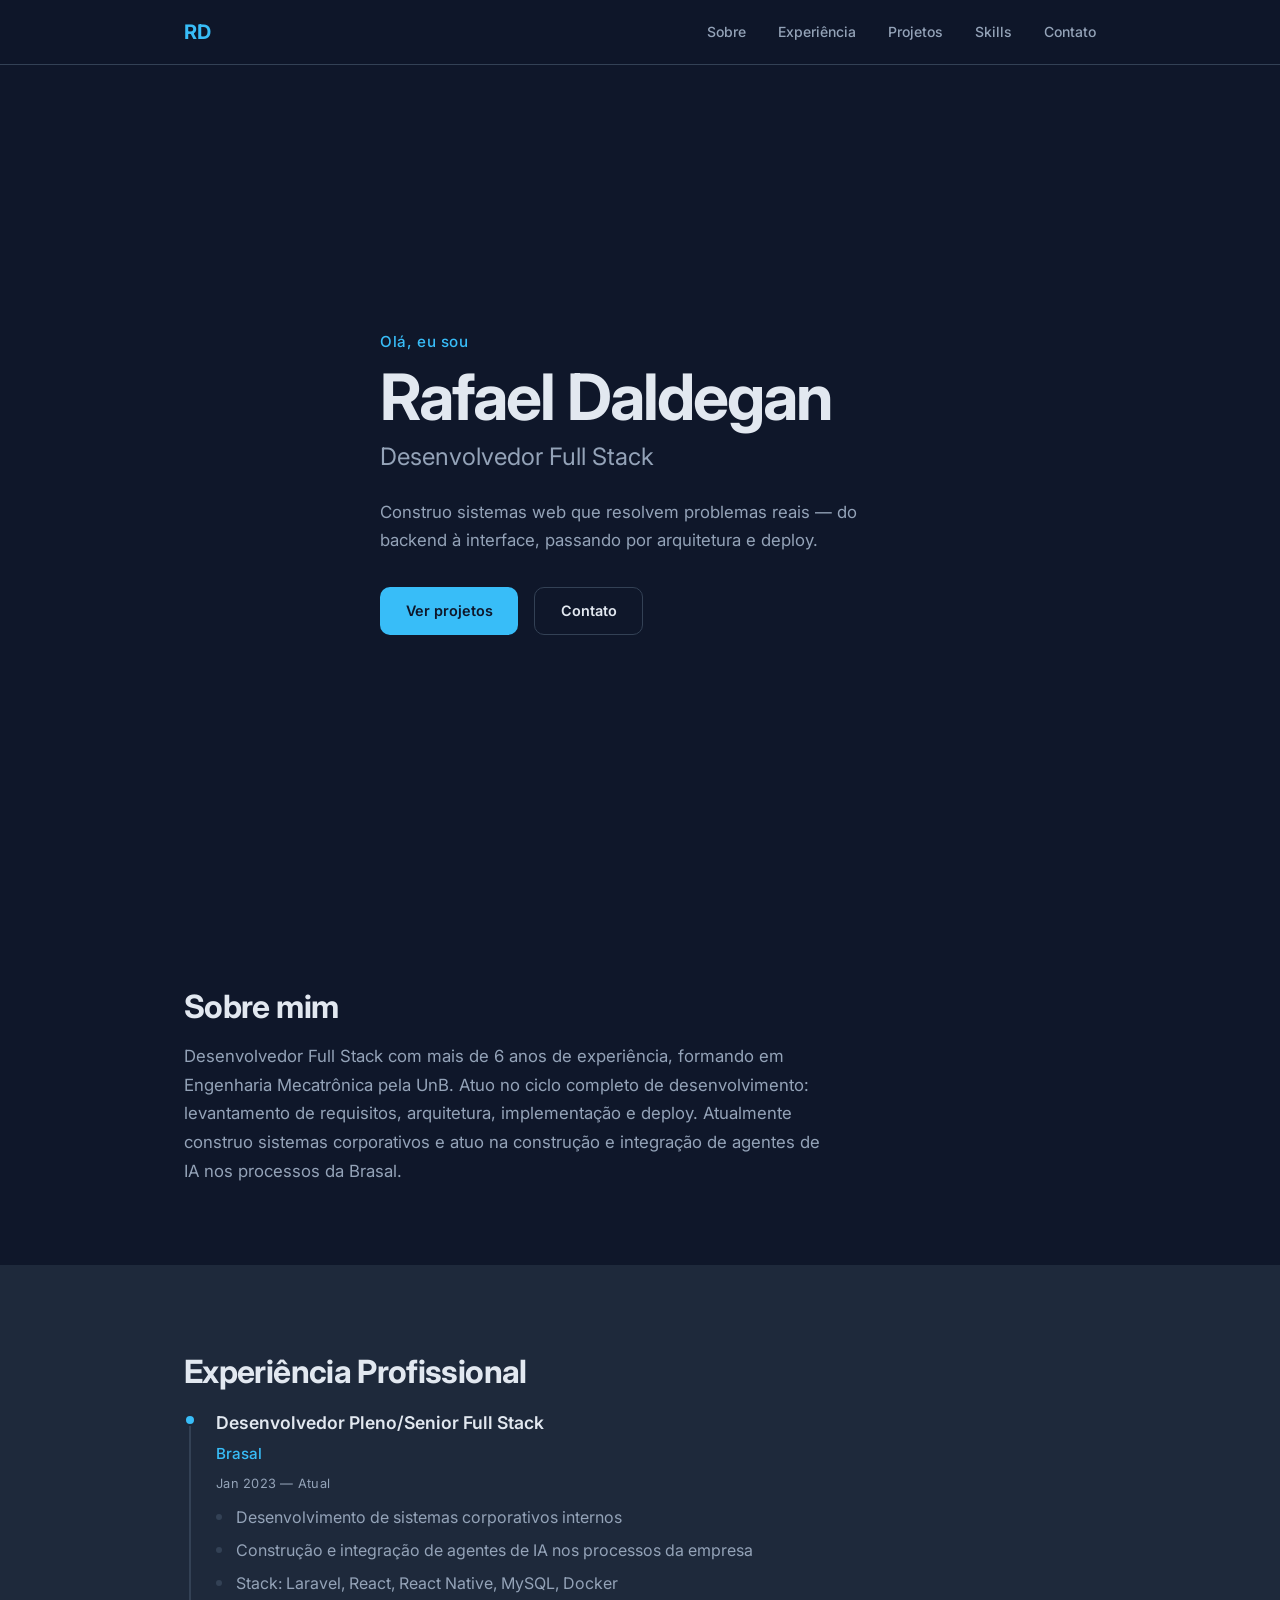
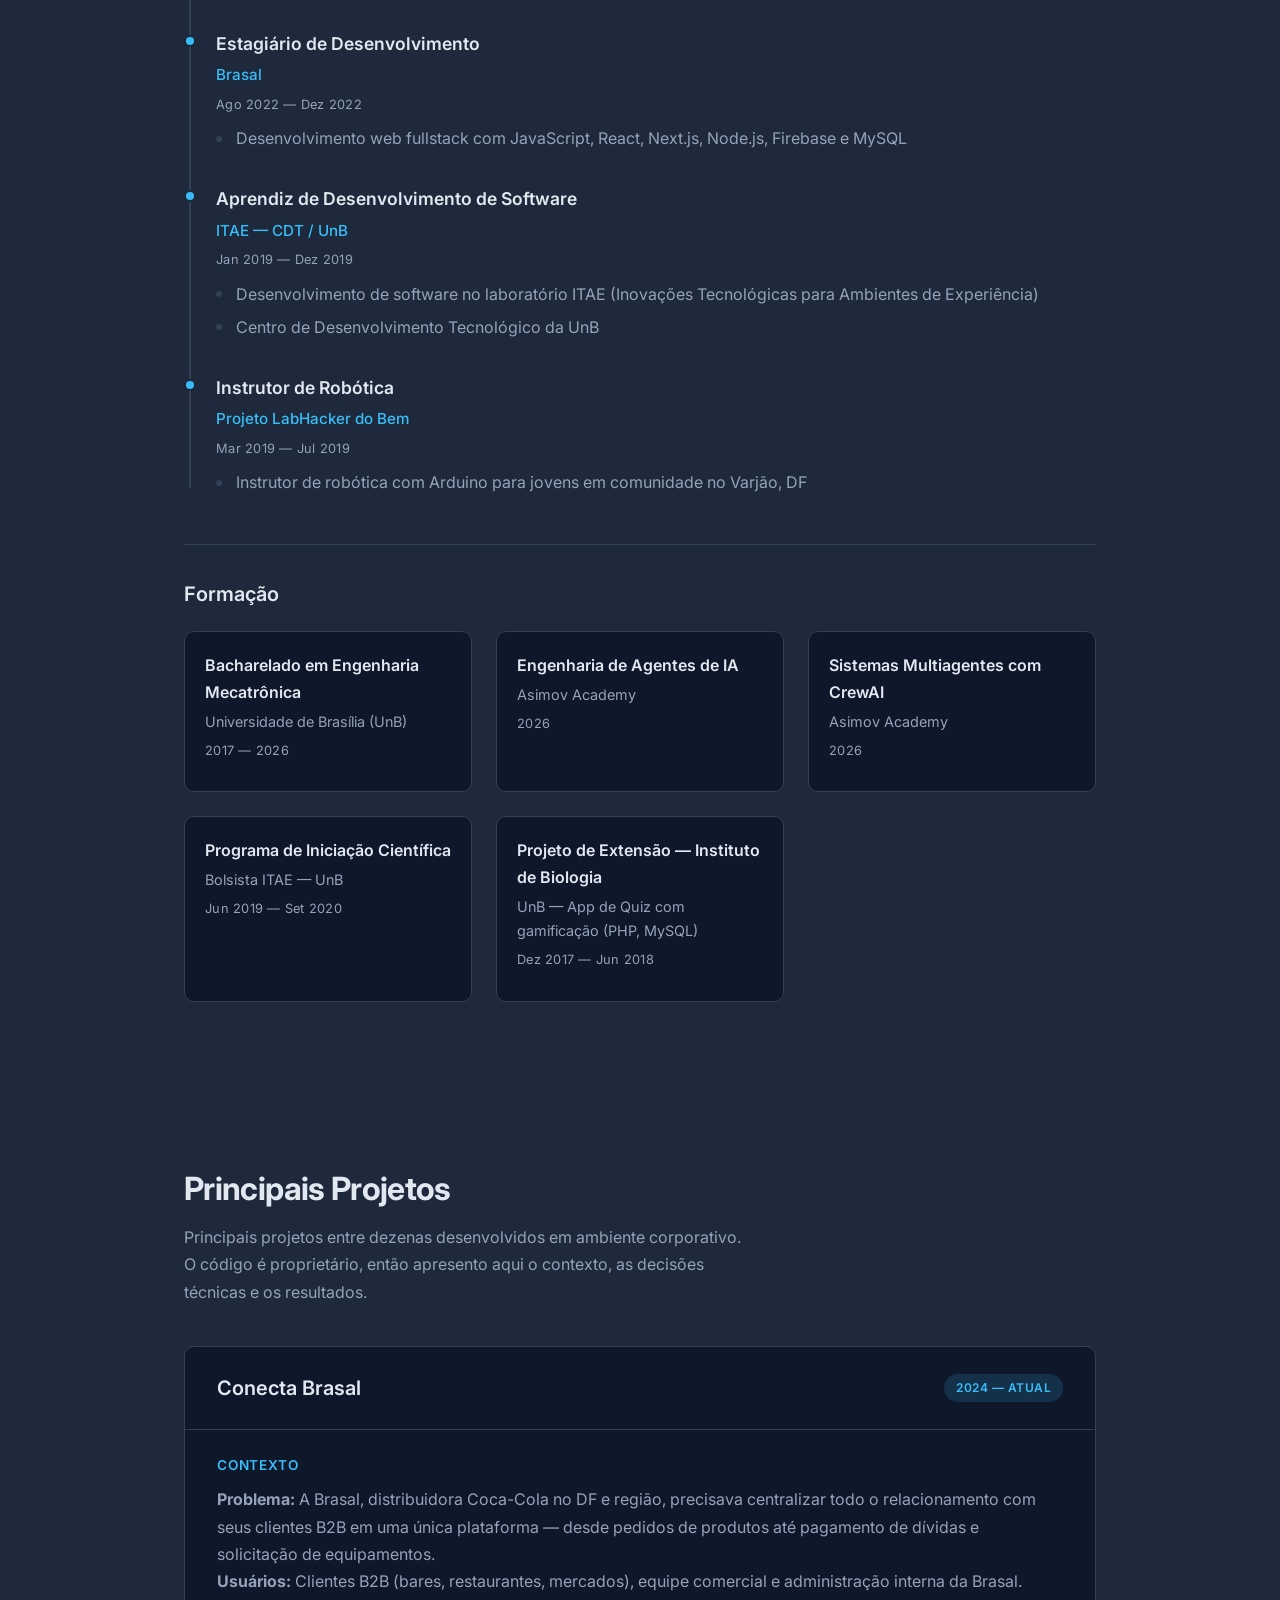
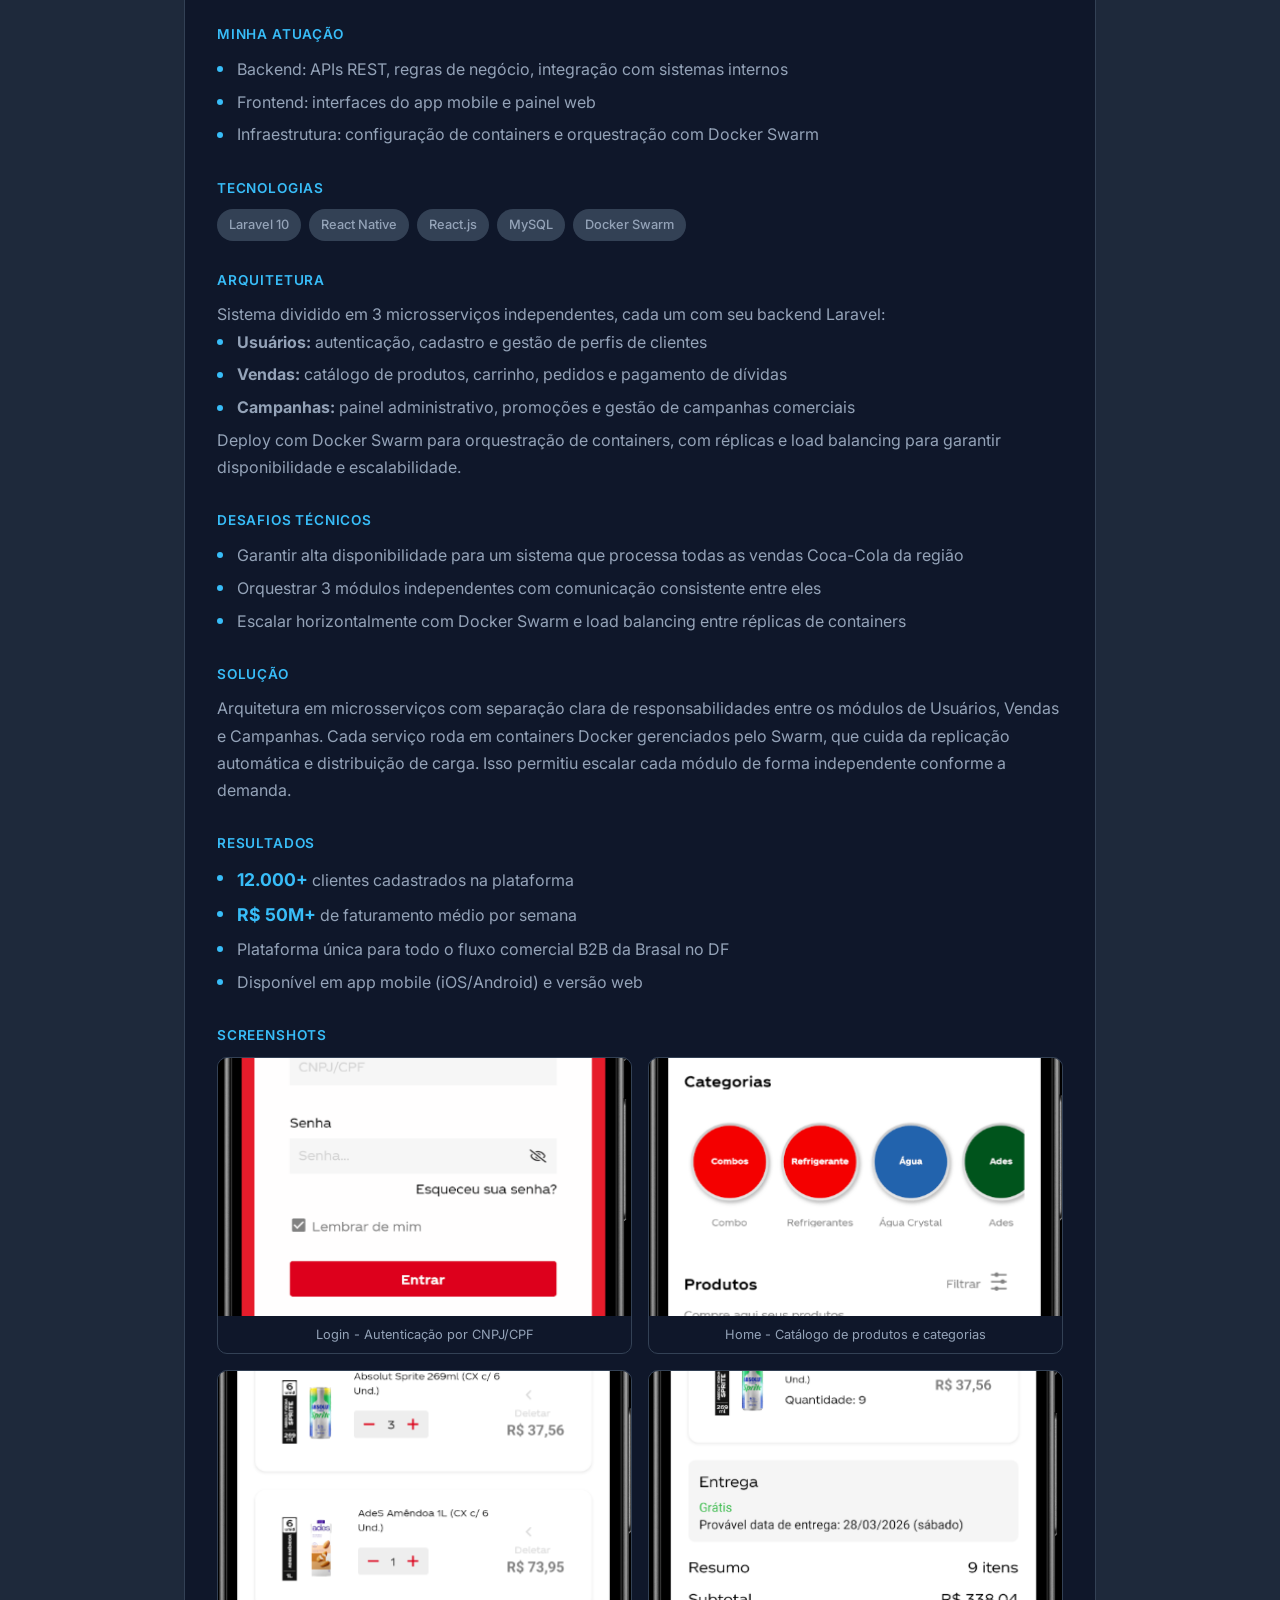
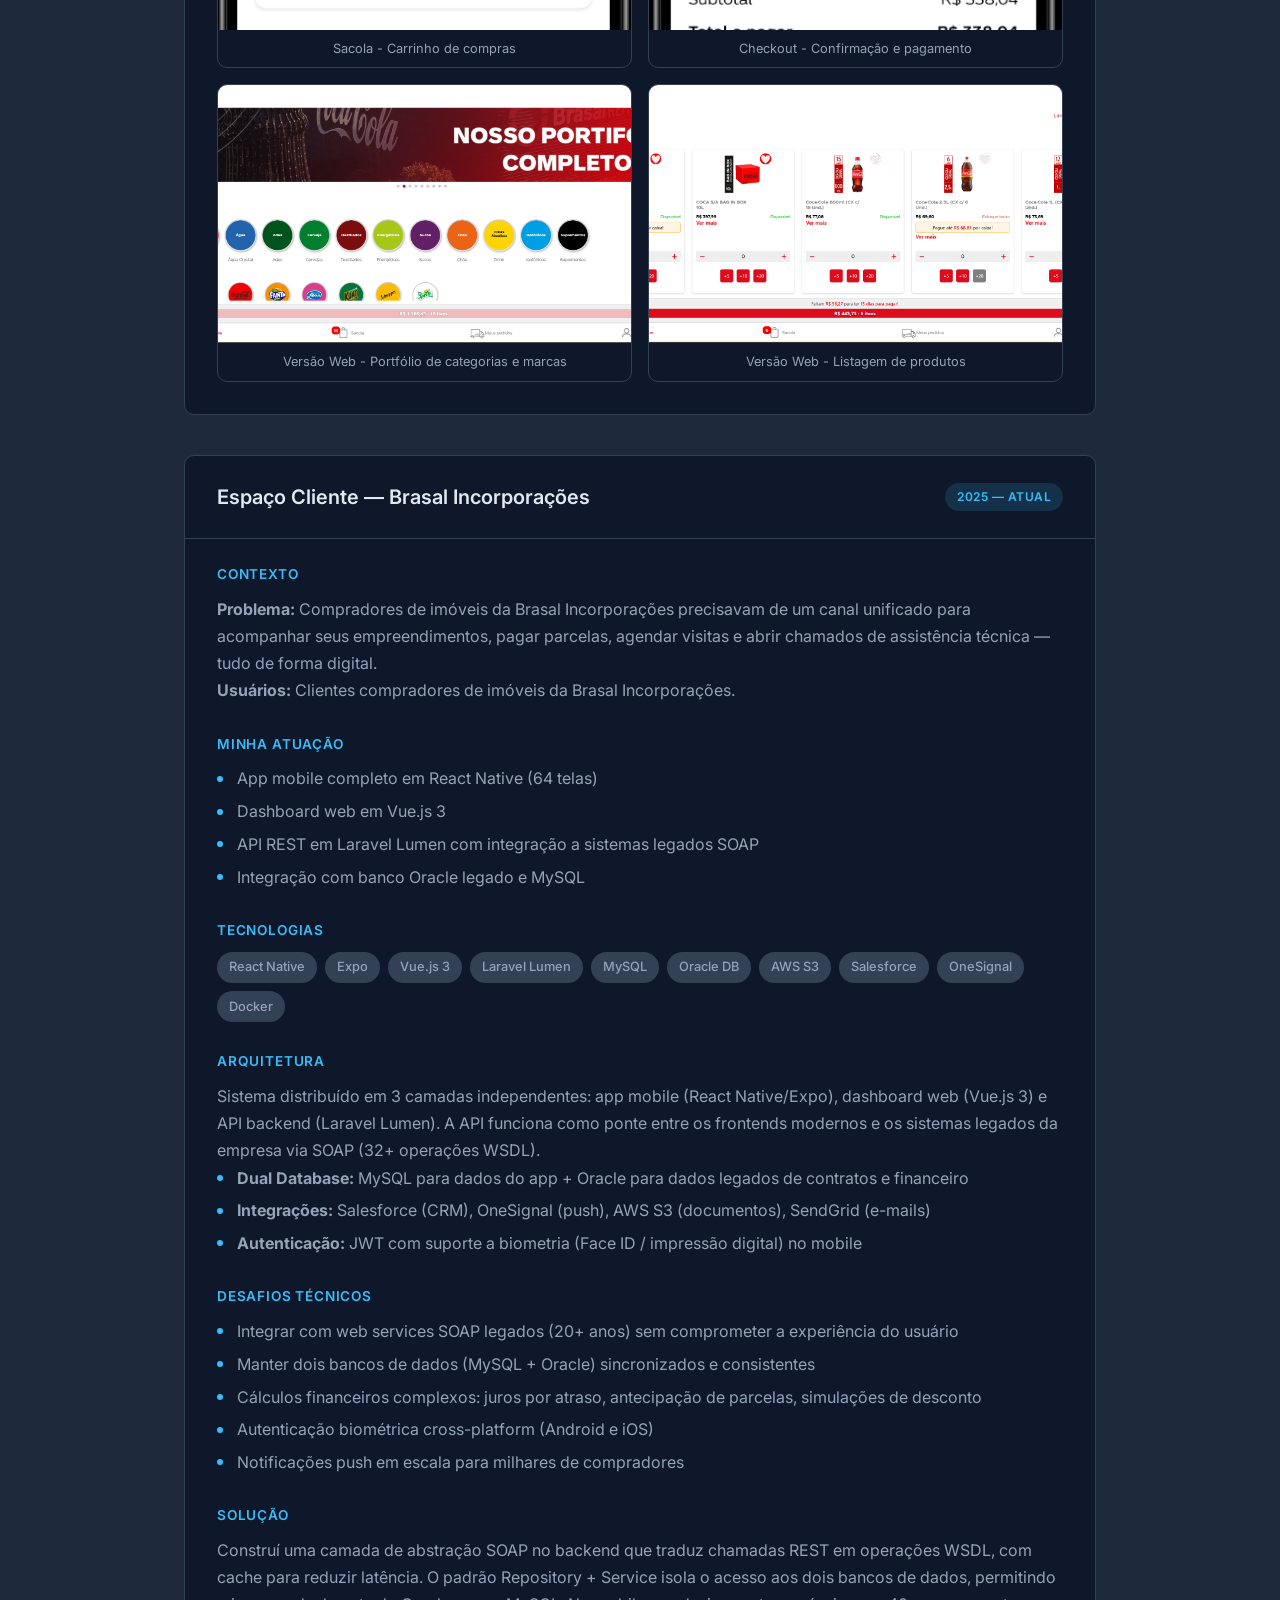
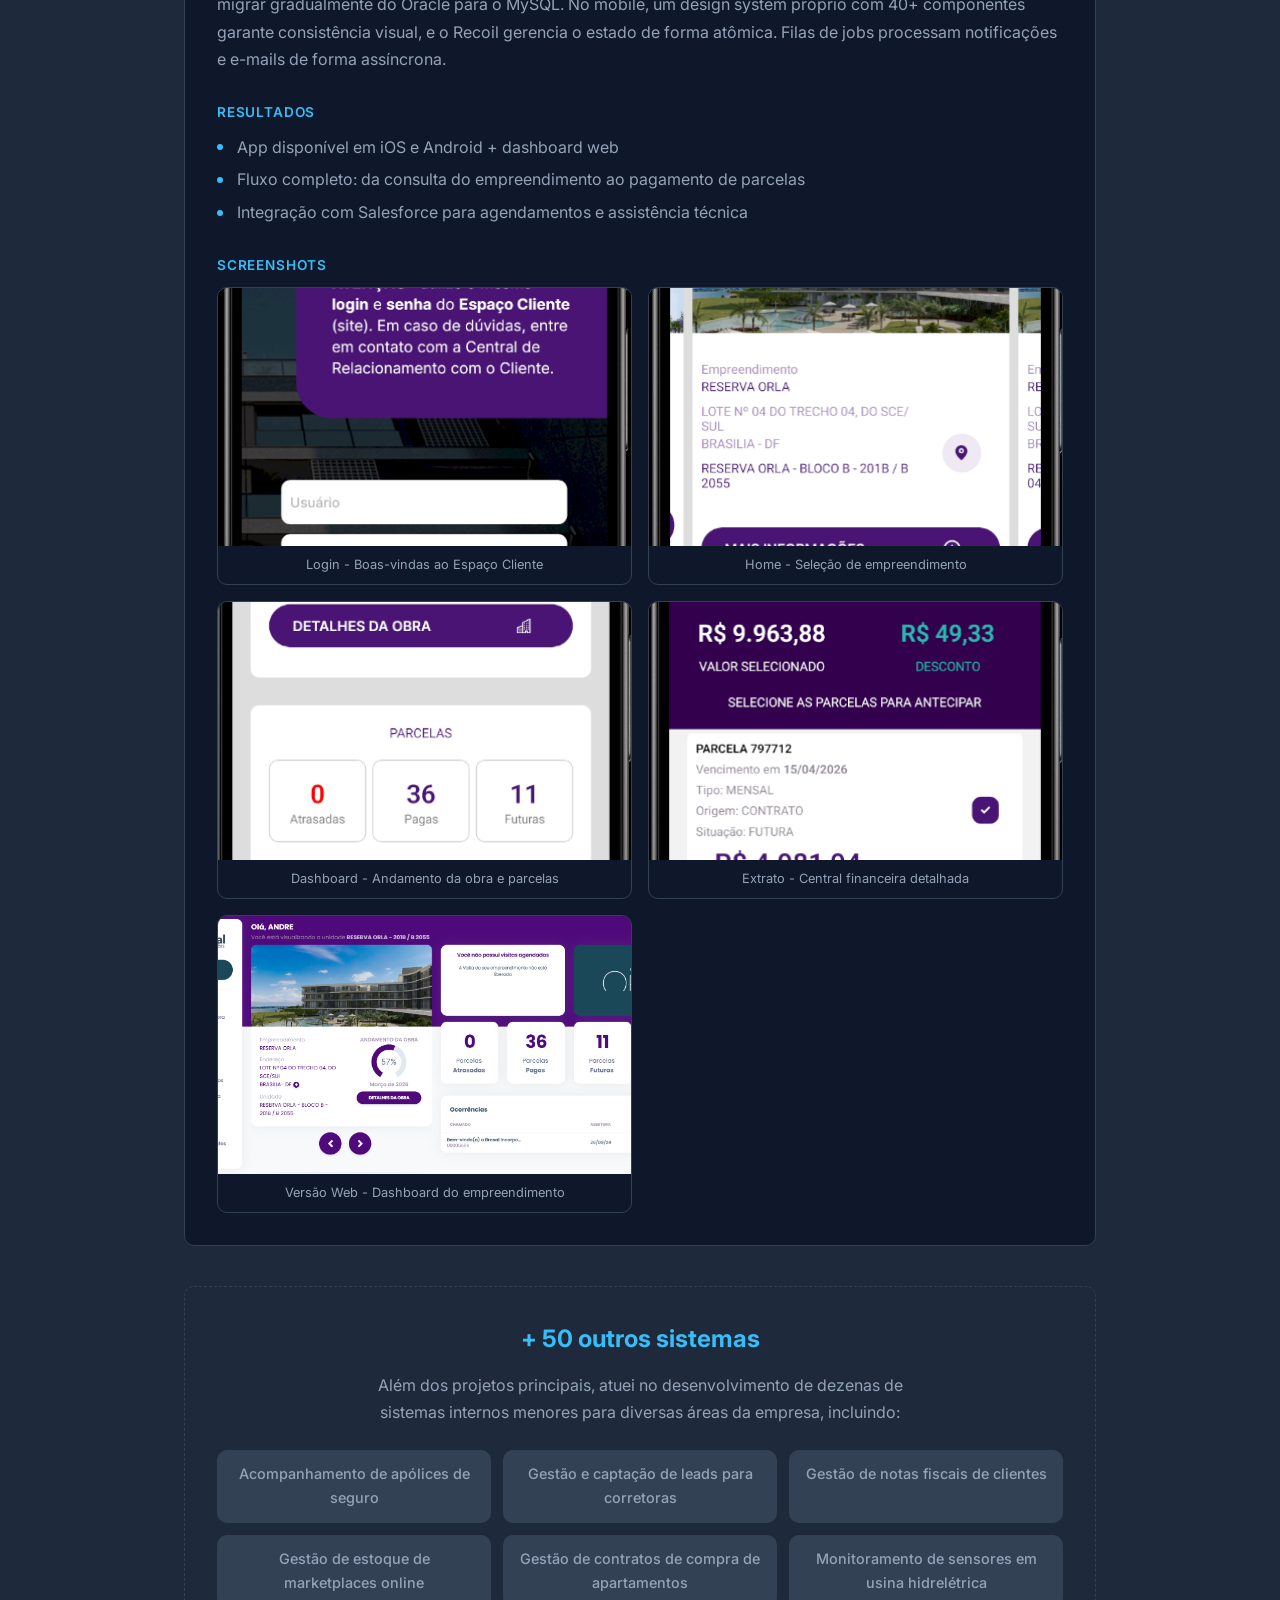
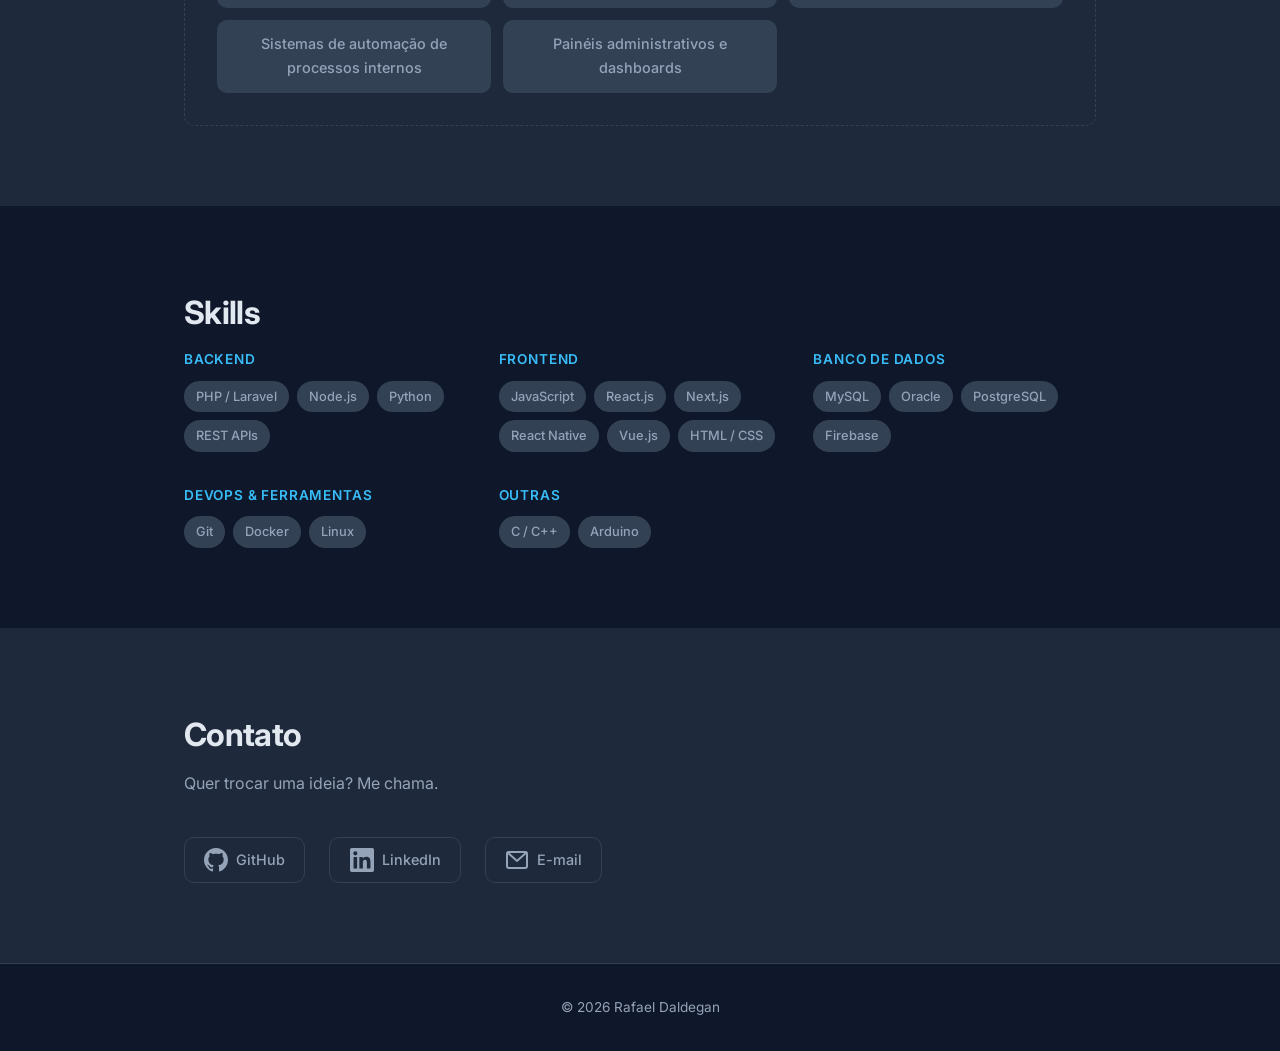
==== commit f9082564: "." ====
--- a/index.html
+++ b/index.html
@@ -135,7 +135,17 @@
           <div class="formation__item">
             <h4>Bacharelado em Engenharia Mecatrônica</h4>
             <p>Universidade de Brasília (UnB)</p>
-            <span class="timeline__period">2017 &mdash; 2023</span>
+            <span class="timeline__period">2017 &mdash; 2026</span>
+          </div>
+          <div class="formation__item">
+            <h4>Engenharia de Agentes de IA</h4>
+            <p>Asimov Academy</p>
+            <span class="timeline__period">2026</span>
+          </div>
+          <div class="formation__item">
+            <h4>Sistemas Multiagentes com CrewAI</h4>
+            <p>Asimov Academy</p>
+            <span class="timeline__period">2026</span>
           </div>
           <div class="formation__item">
             <h4>Programa de Iniciação Científica</h4>
@@ -147,7 +157,6 @@
             <p>UnB &mdash; App de Quiz com gamificação (PHP, MySQL)</p>
             <span class="timeline__period">Dez 2017 &mdash; Jun 2018</span>
           </div>
-          <!-- Adicione mais itens conforme necessário -->
         </div>
       </div>
 
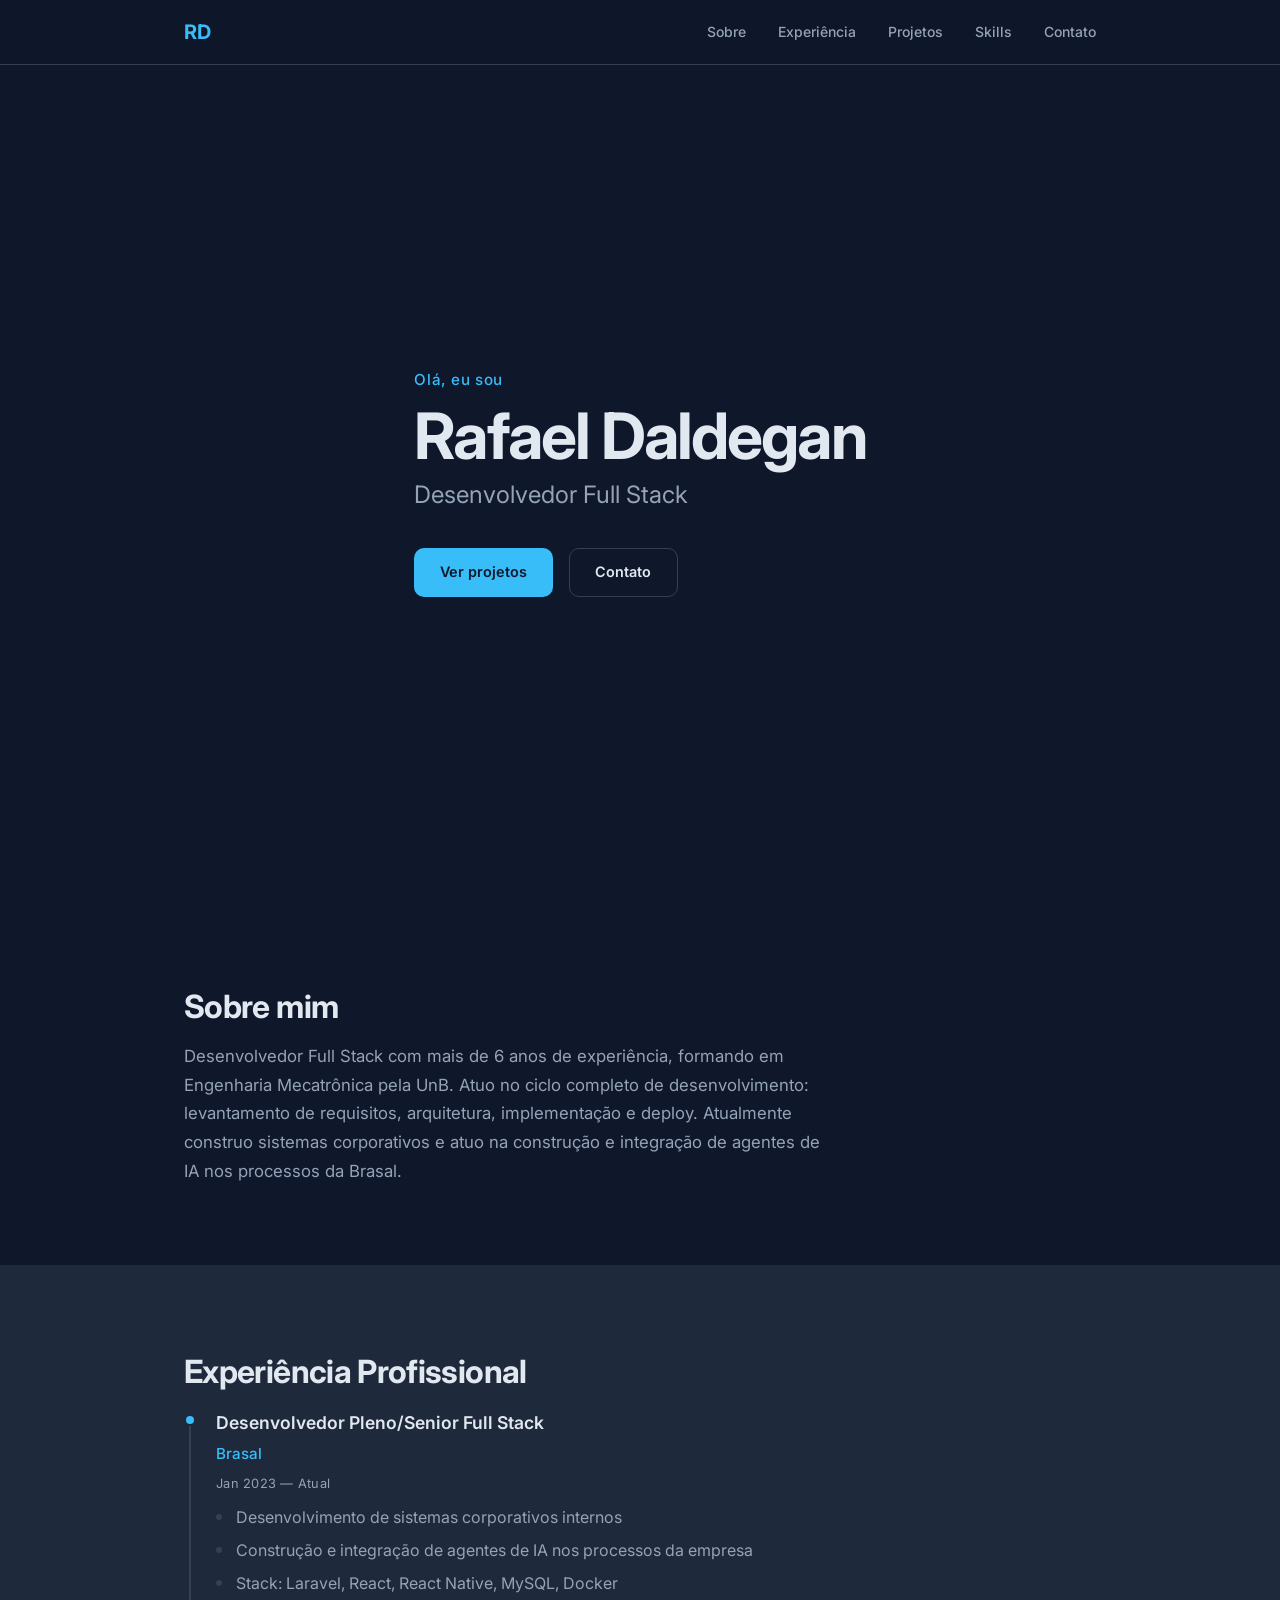
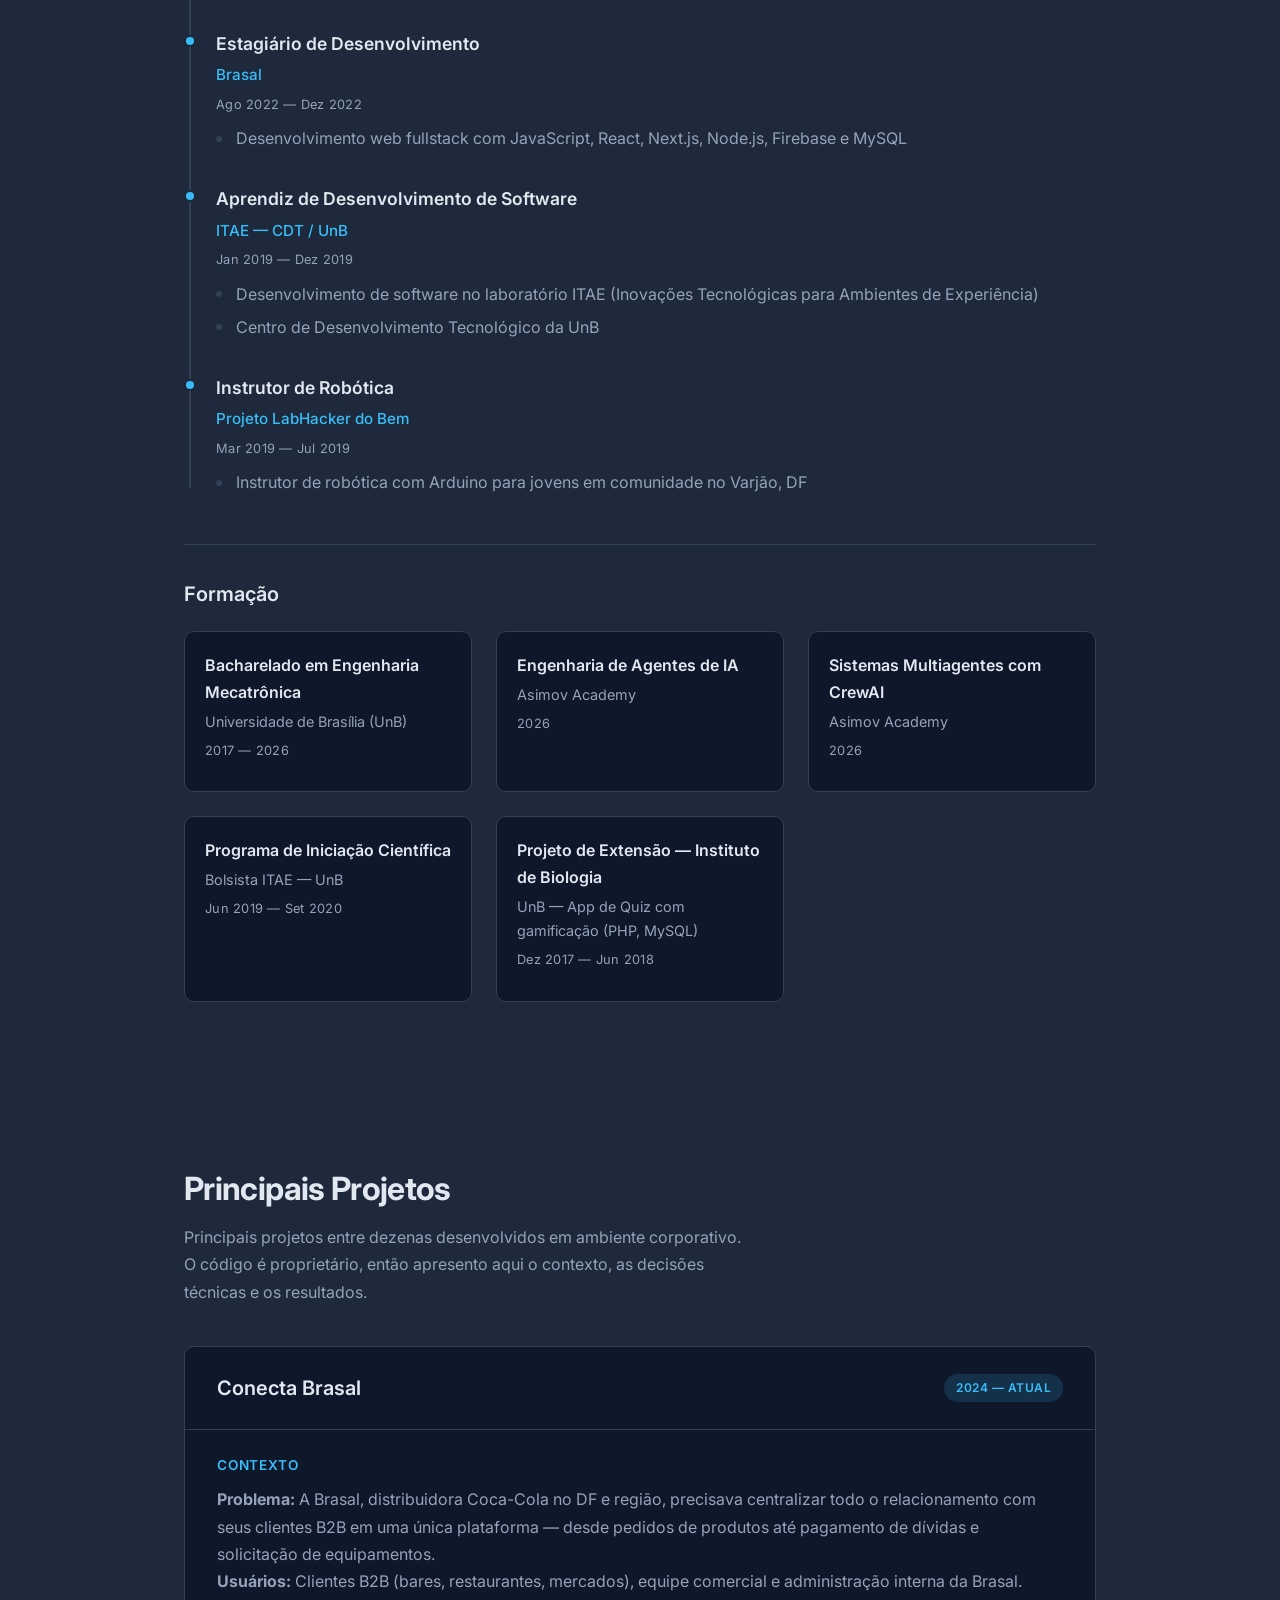
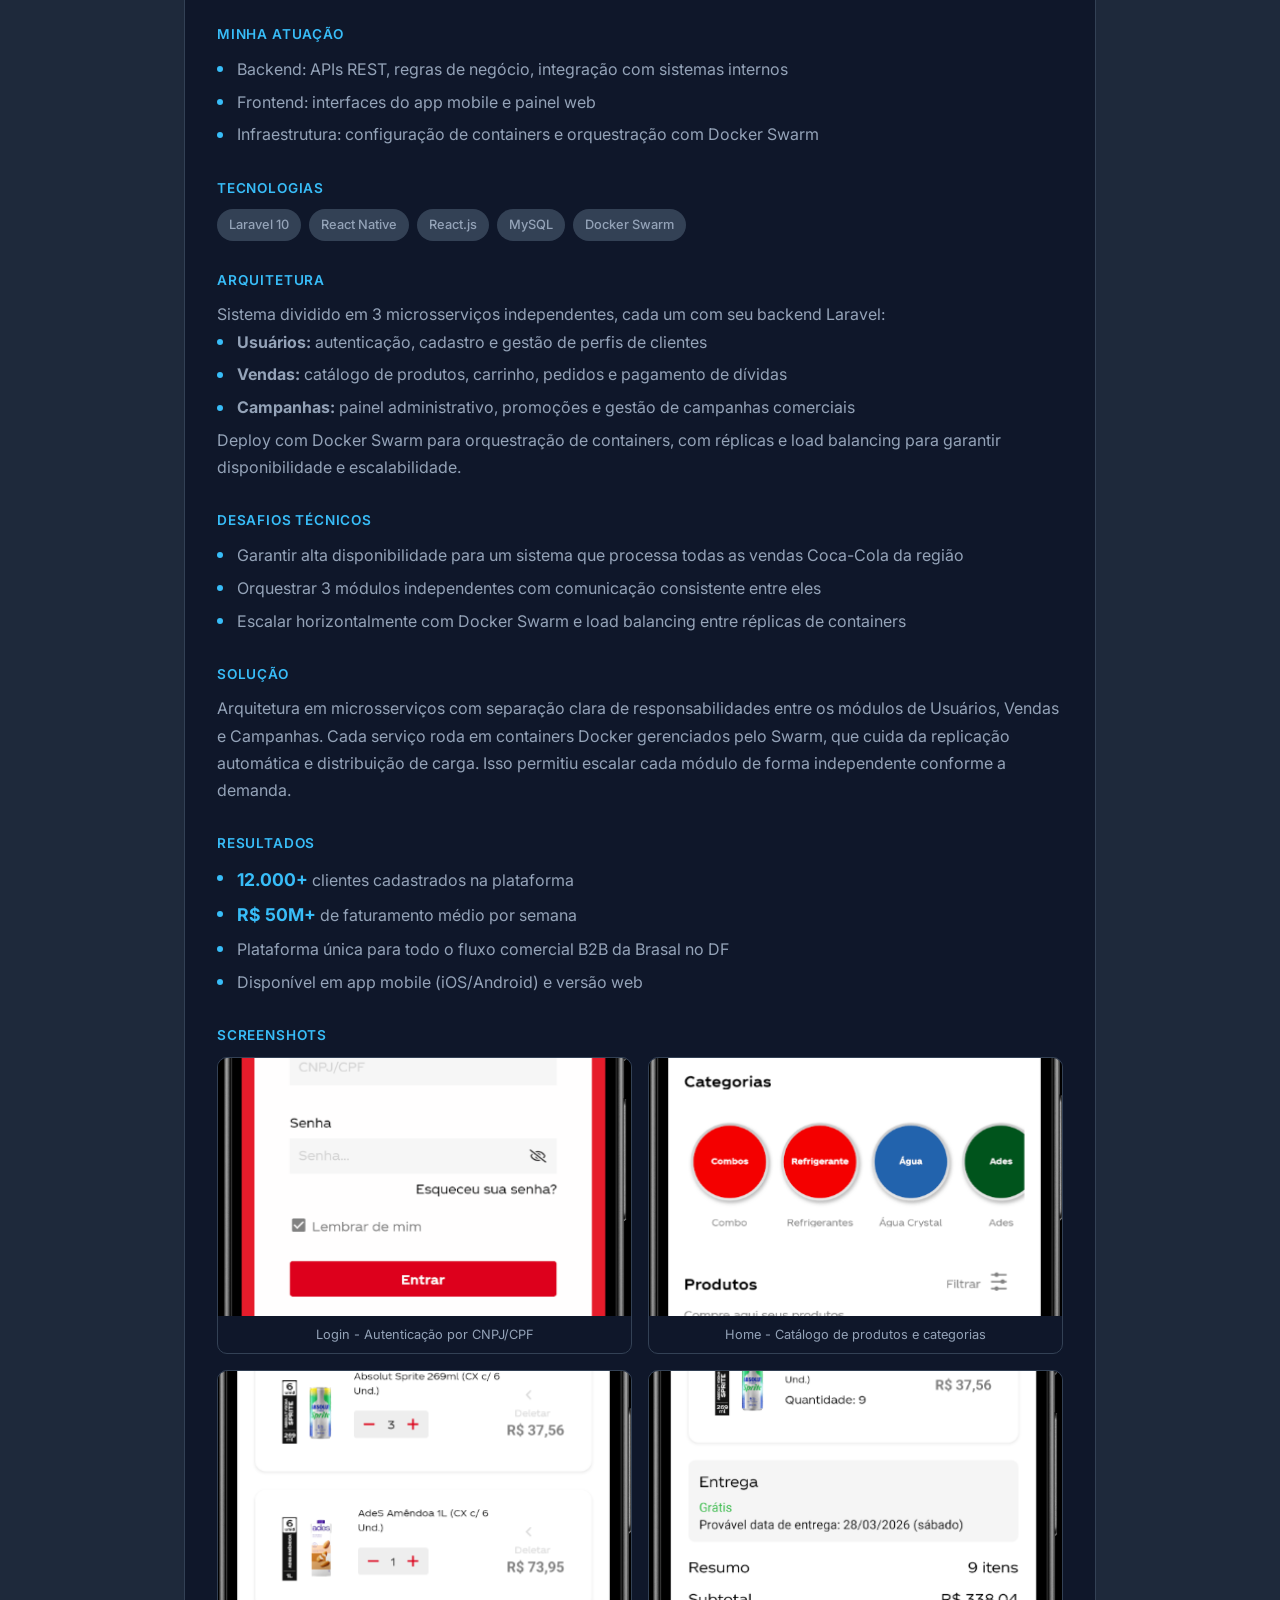
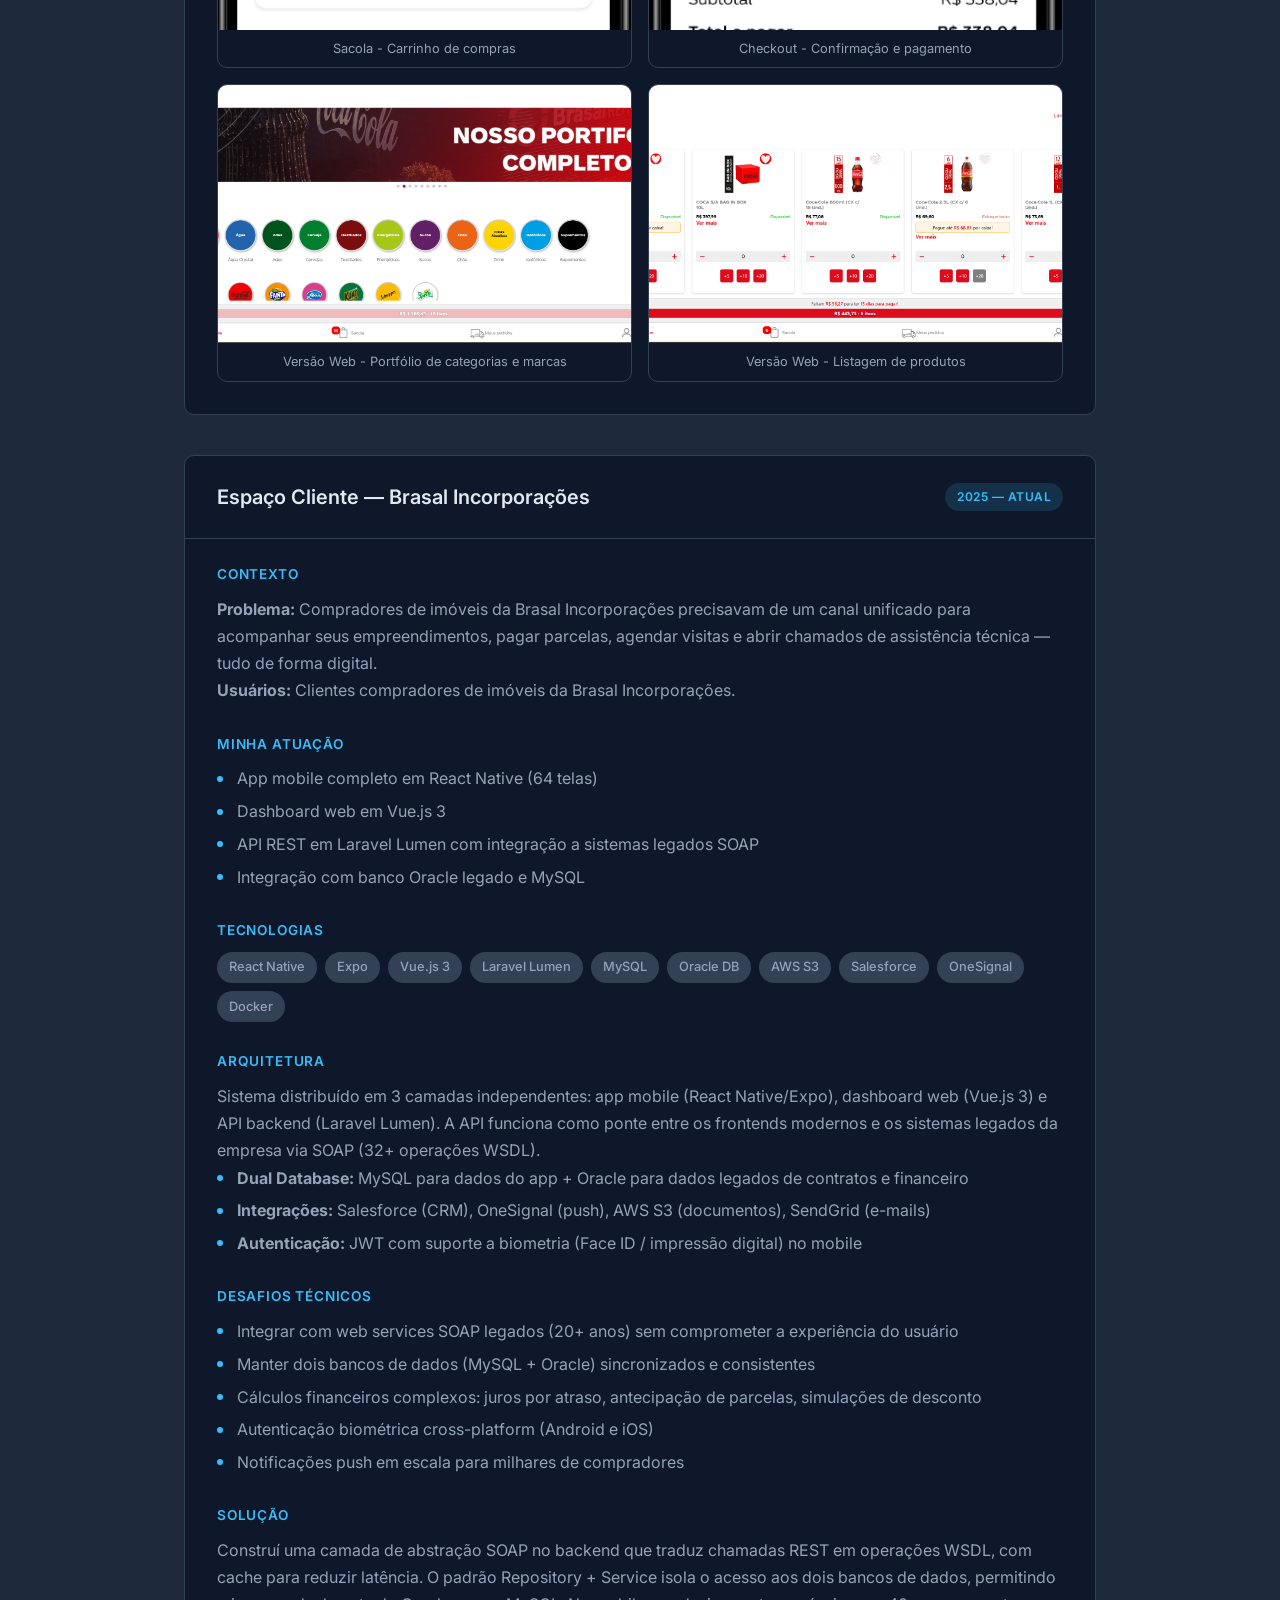
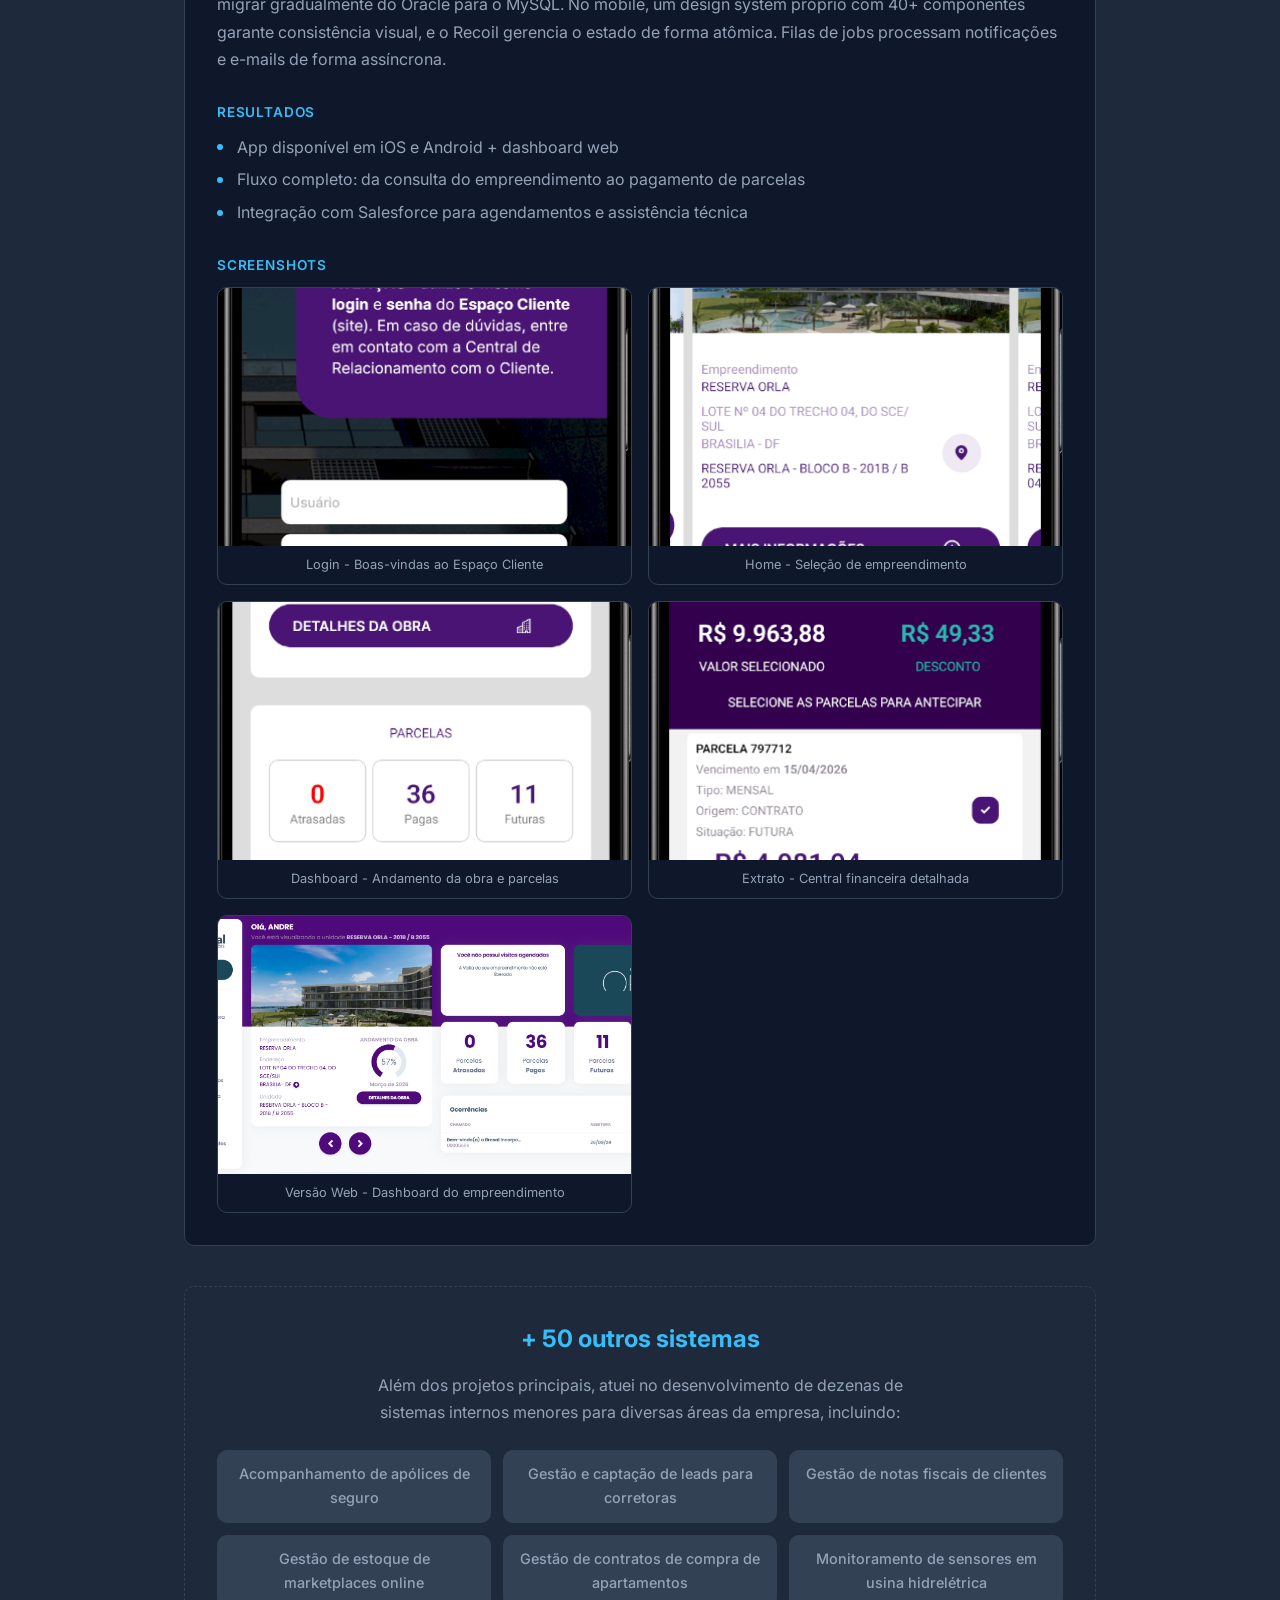
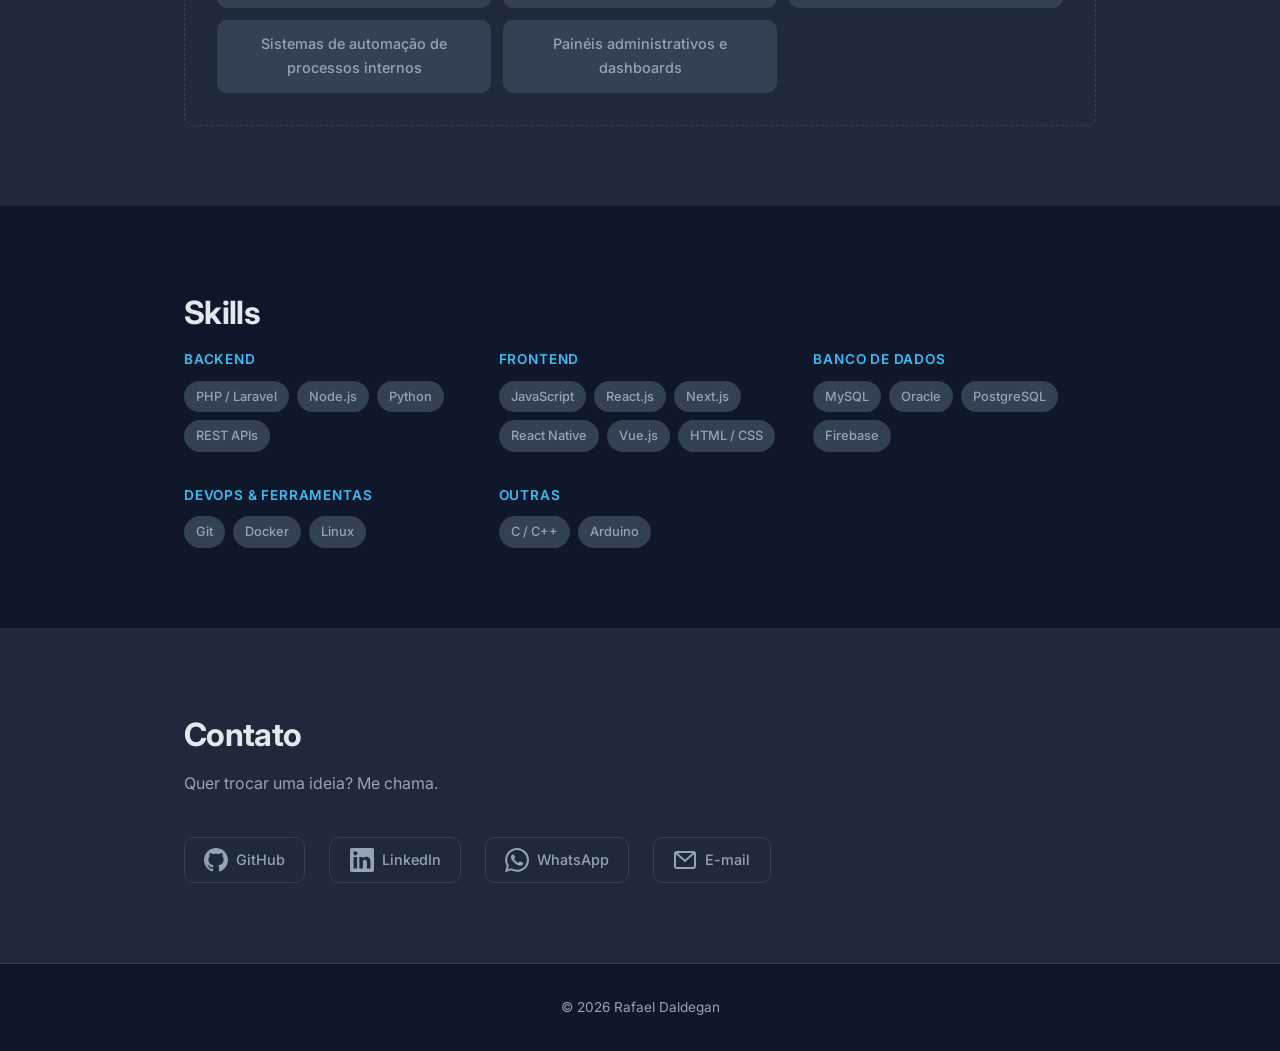
==== commit efead88b: "." ====
--- a/index.html
+++ b/index.html
@@ -33,10 +33,6 @@
       <p class="hero__label">Olá, eu sou</p>
       <h1 class="hero__title">Rafael Daldegan</h1>
       <p class="hero__subtitle">Desenvolvedor Full Stack</p>
-      <p class="hero__desc">
-        Construo sistemas web que resolvem problemas reais &mdash;
-        do backend à interface, passando por arquitetura e deploy.
-      </p>
       <div class="hero__actions">
         <a href="#projetos" class="btn btn--primary">Ver projetos</a>
         <a href="#contato" class="btn btn--outline">Contato</a>
@@ -518,6 +514,10 @@
           <svg width="24" height="24" viewBox="0 0 24 24" fill="currentColor"><path d="M20.447 20.452h-3.554v-5.569c0-1.328-.027-3.037-1.852-3.037-1.853 0-2.136 1.445-2.136 2.939v5.667H9.351V9h3.414v1.561h.046c.477-.9 1.637-1.85 3.37-1.85 3.601 0 4.267 2.37 4.267 5.455v6.286zM5.337 7.433a2.062 2.062 0 01-2.063-2.065 2.064 2.064 0 112.063 2.065zm1.782 13.019H3.555V9h3.564v11.452zM22.225 0H1.771C.792 0 0 .774 0 1.729v20.542C0 23.227.792 24 1.771 24h20.451C23.2 24 24 23.227 24 22.271V1.729C24 .774 23.2 0 22.222 0h.003z"/></svg>
           LinkedIn
         </a>
+        <a href="https://wa.me/5561983157060" target="_blank" class="contact-link">
+          <svg width="24" height="24" viewBox="0 0 24 24" fill="currentColor"><path d="M17.472 14.382c-.297-.149-1.758-.867-2.03-.967-.273-.099-.471-.148-.67.15-.197.297-.767.966-.94 1.164-.173.199-.347.223-.644.075-.297-.15-1.255-.463-2.39-1.475-.883-.788-1.48-1.761-1.653-2.059-.173-.297-.018-.458.13-.606.134-.133.298-.347.446-.52.149-.174.198-.298.298-.497.099-.198.05-.371-.025-.52-.075-.149-.669-1.612-.916-2.207-.242-.579-.487-.5-.669-.51-.173-.008-.371-.01-.57-.01-.198 0-.52.074-.792.372-.272.297-1.04 1.016-1.04 2.479 0 1.462 1.065 2.875 1.213 3.074.149.198 2.096 3.2 5.077 4.487.709.306 1.262.489 1.694.625.712.227 1.36.195 1.871.118.571-.085 1.758-.719 2.006-1.413.248-.694.248-1.289.173-1.413-.074-.124-.272-.198-.57-.347m-5.421 7.403h-.004a9.87 9.87 0 01-5.031-1.378l-.361-.214-3.741.982.998-3.648-.235-.374a9.86 9.86 0 01-1.51-5.26c.001-5.45 4.436-9.884 9.888-9.884 2.64 0 5.122 1.03 6.988 2.898a9.825 9.825 0 012.893 6.994c-.003 5.45-4.437 9.884-9.885 9.884m8.413-18.297A11.815 11.815 0 0012.05 0C5.495 0 .16 5.335.157 11.892c0 2.096.547 4.142 1.588 5.945L.057 24l6.305-1.654a11.882 11.882 0 005.683 1.448h.005c6.554 0 11.89-5.335 11.893-11.893a11.821 11.821 0 00-3.48-8.413z"/></svg>
+          WhatsApp
+        </a>
         <a href="mailto:ra.fa.daldegan@hotmail.com" class="contact-link">
           <svg width="24" height="24" viewBox="0 0 24 24" fill="none" stroke="currentColor" stroke-width="2"><rect x="2" y="4" width="20" height="16" rx="2"/><path d="M22 4L12 13 2 4"/></svg>
           E-mail
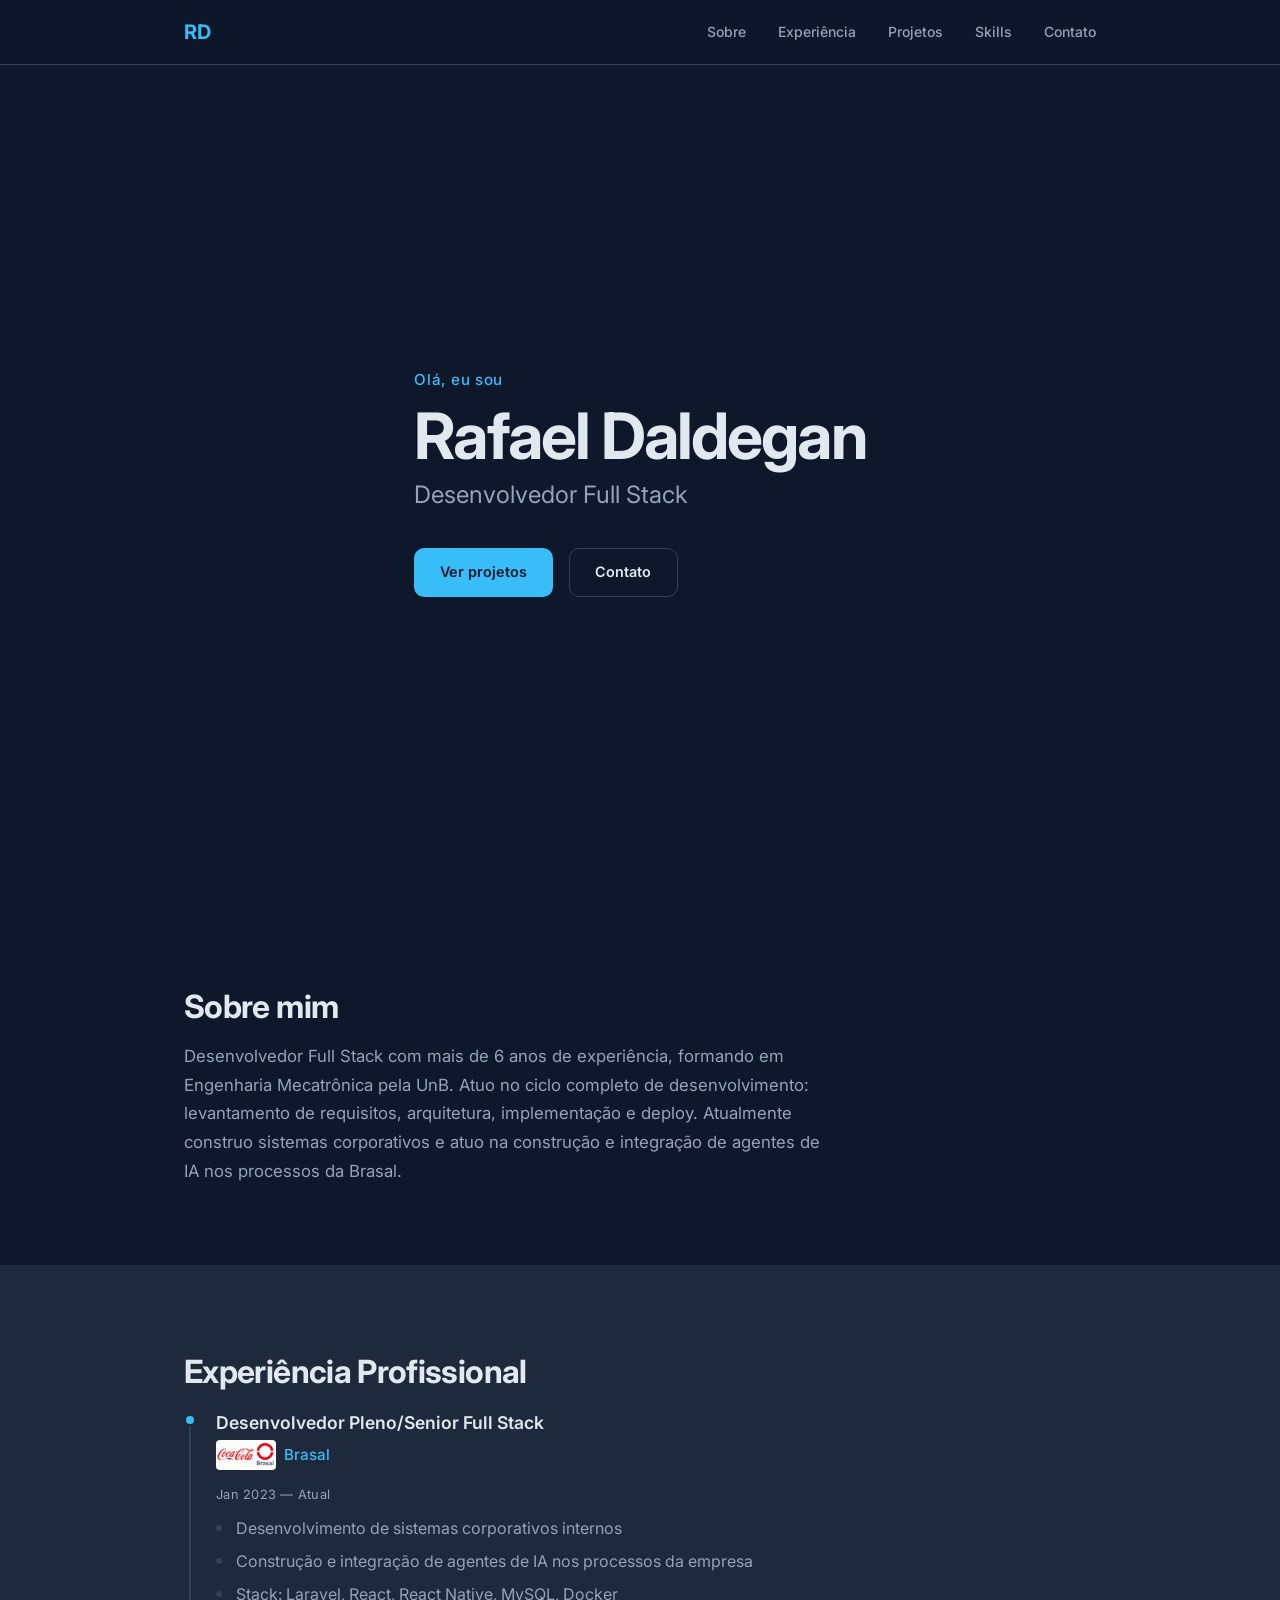
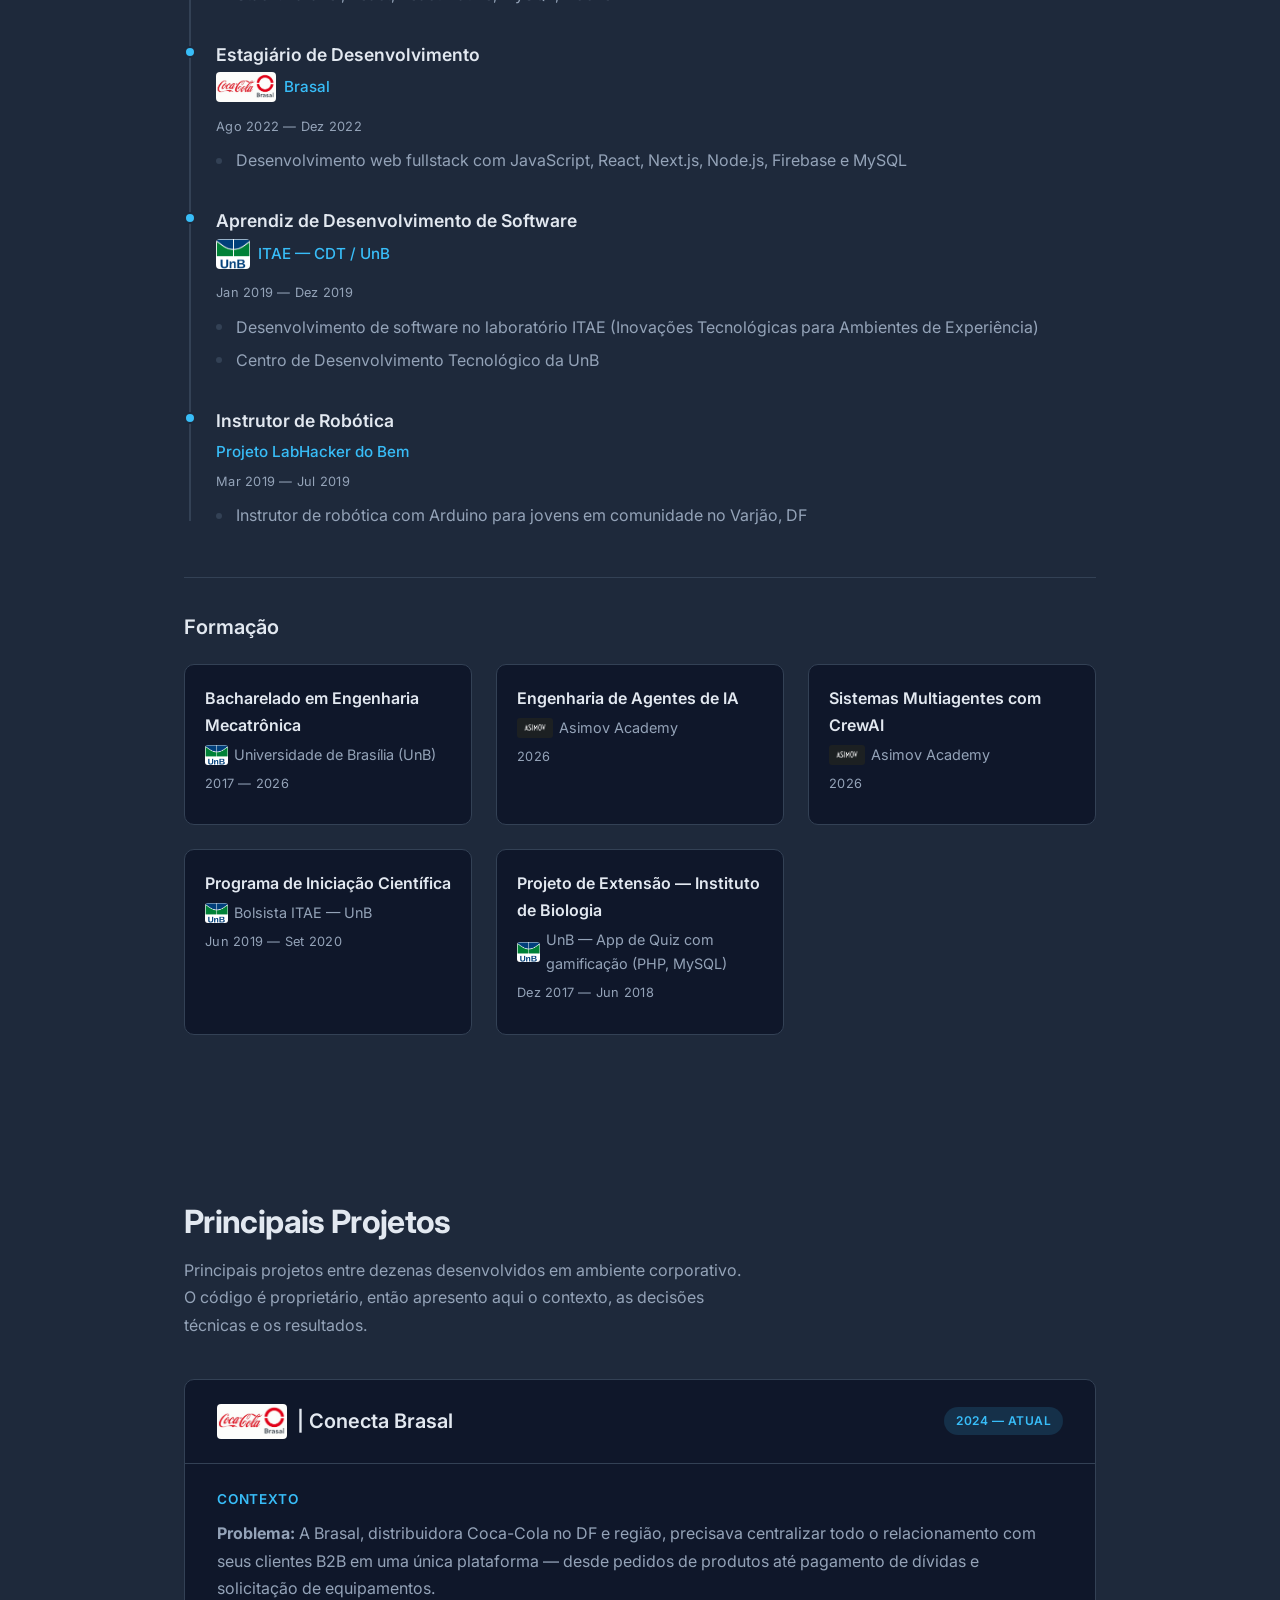
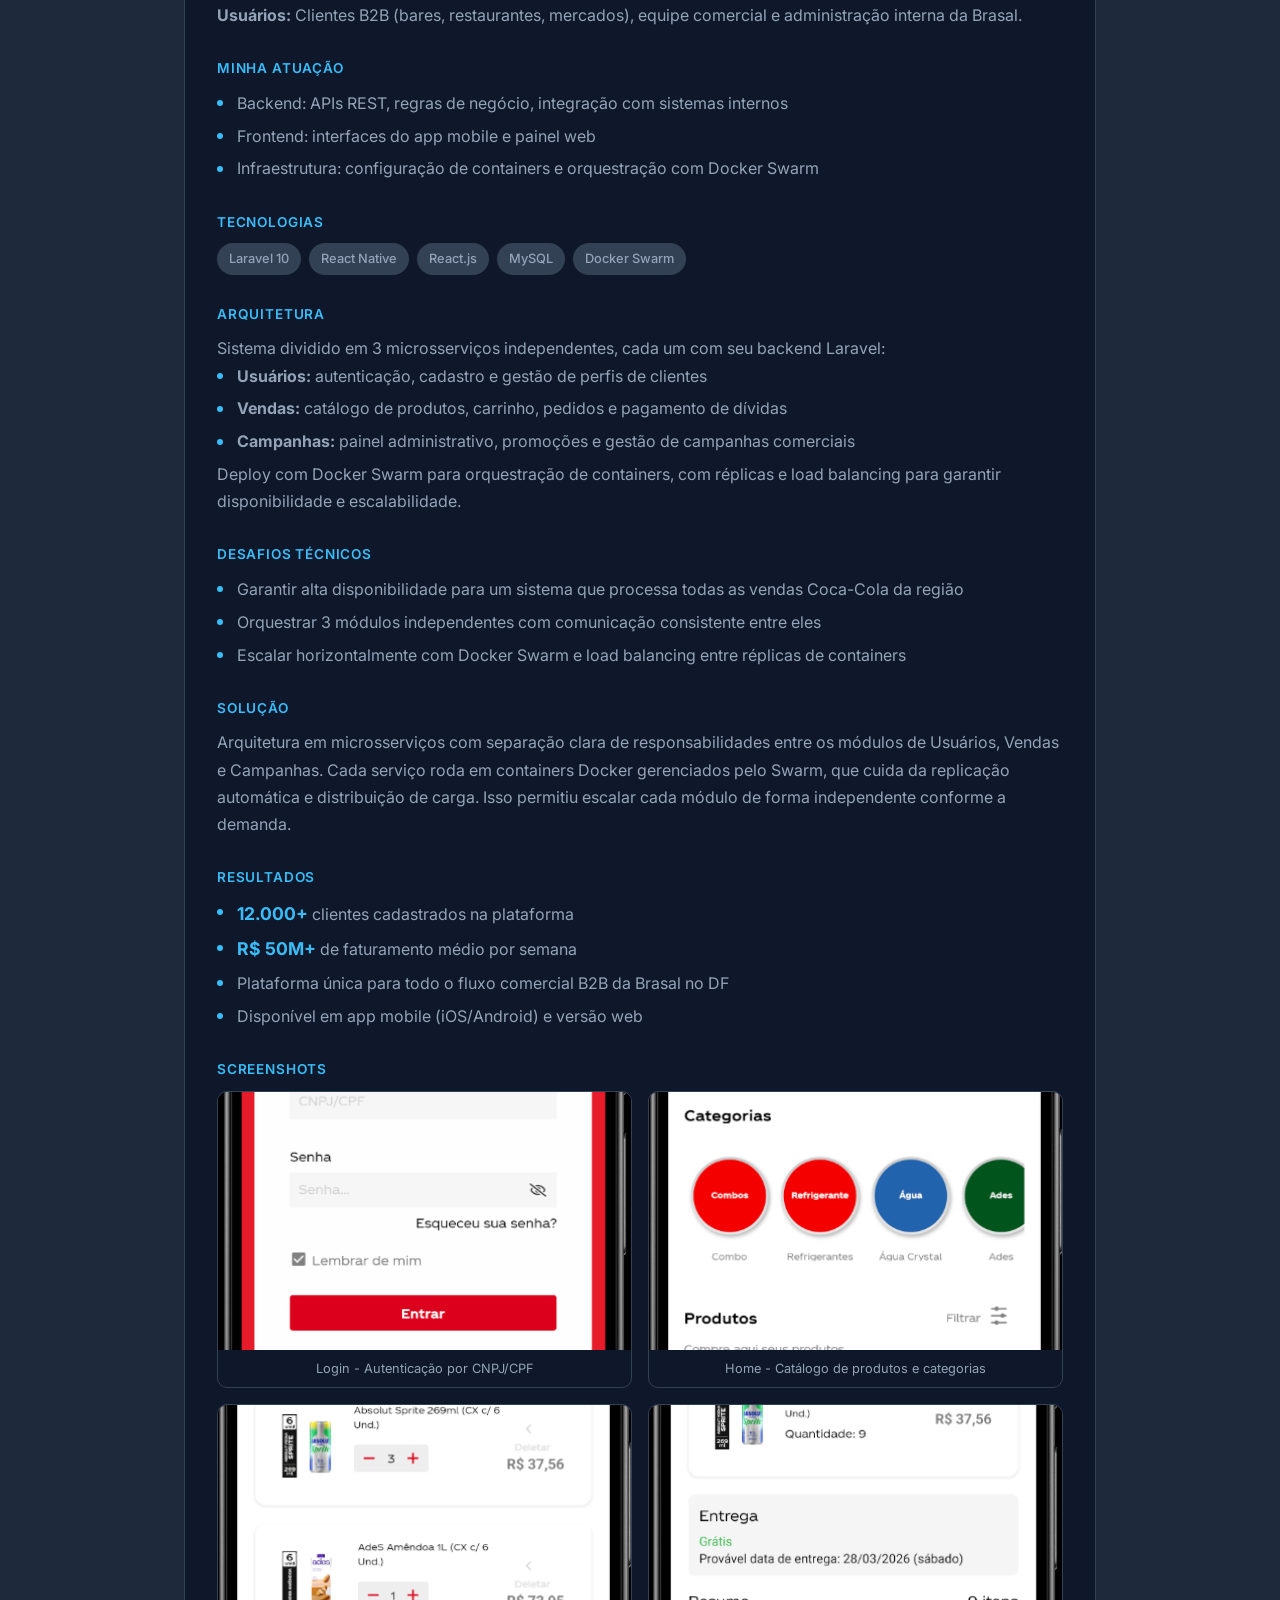
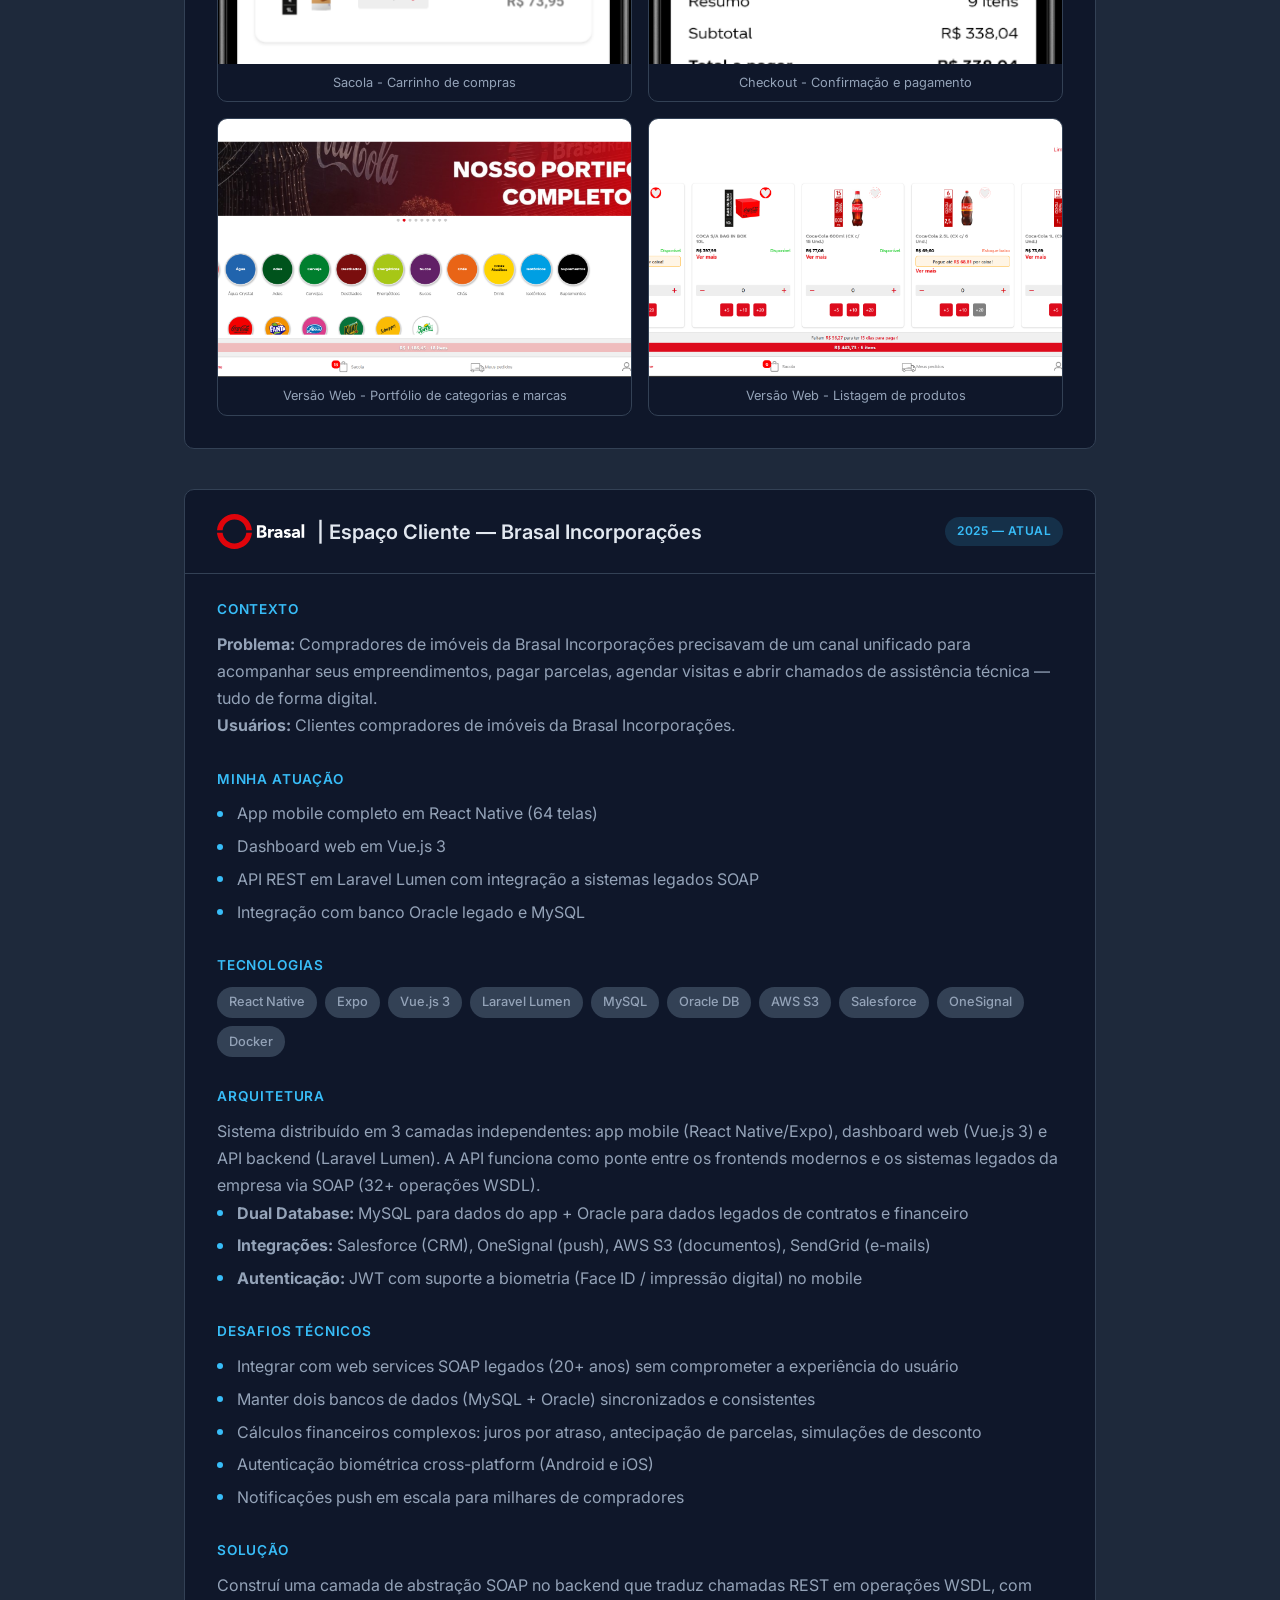
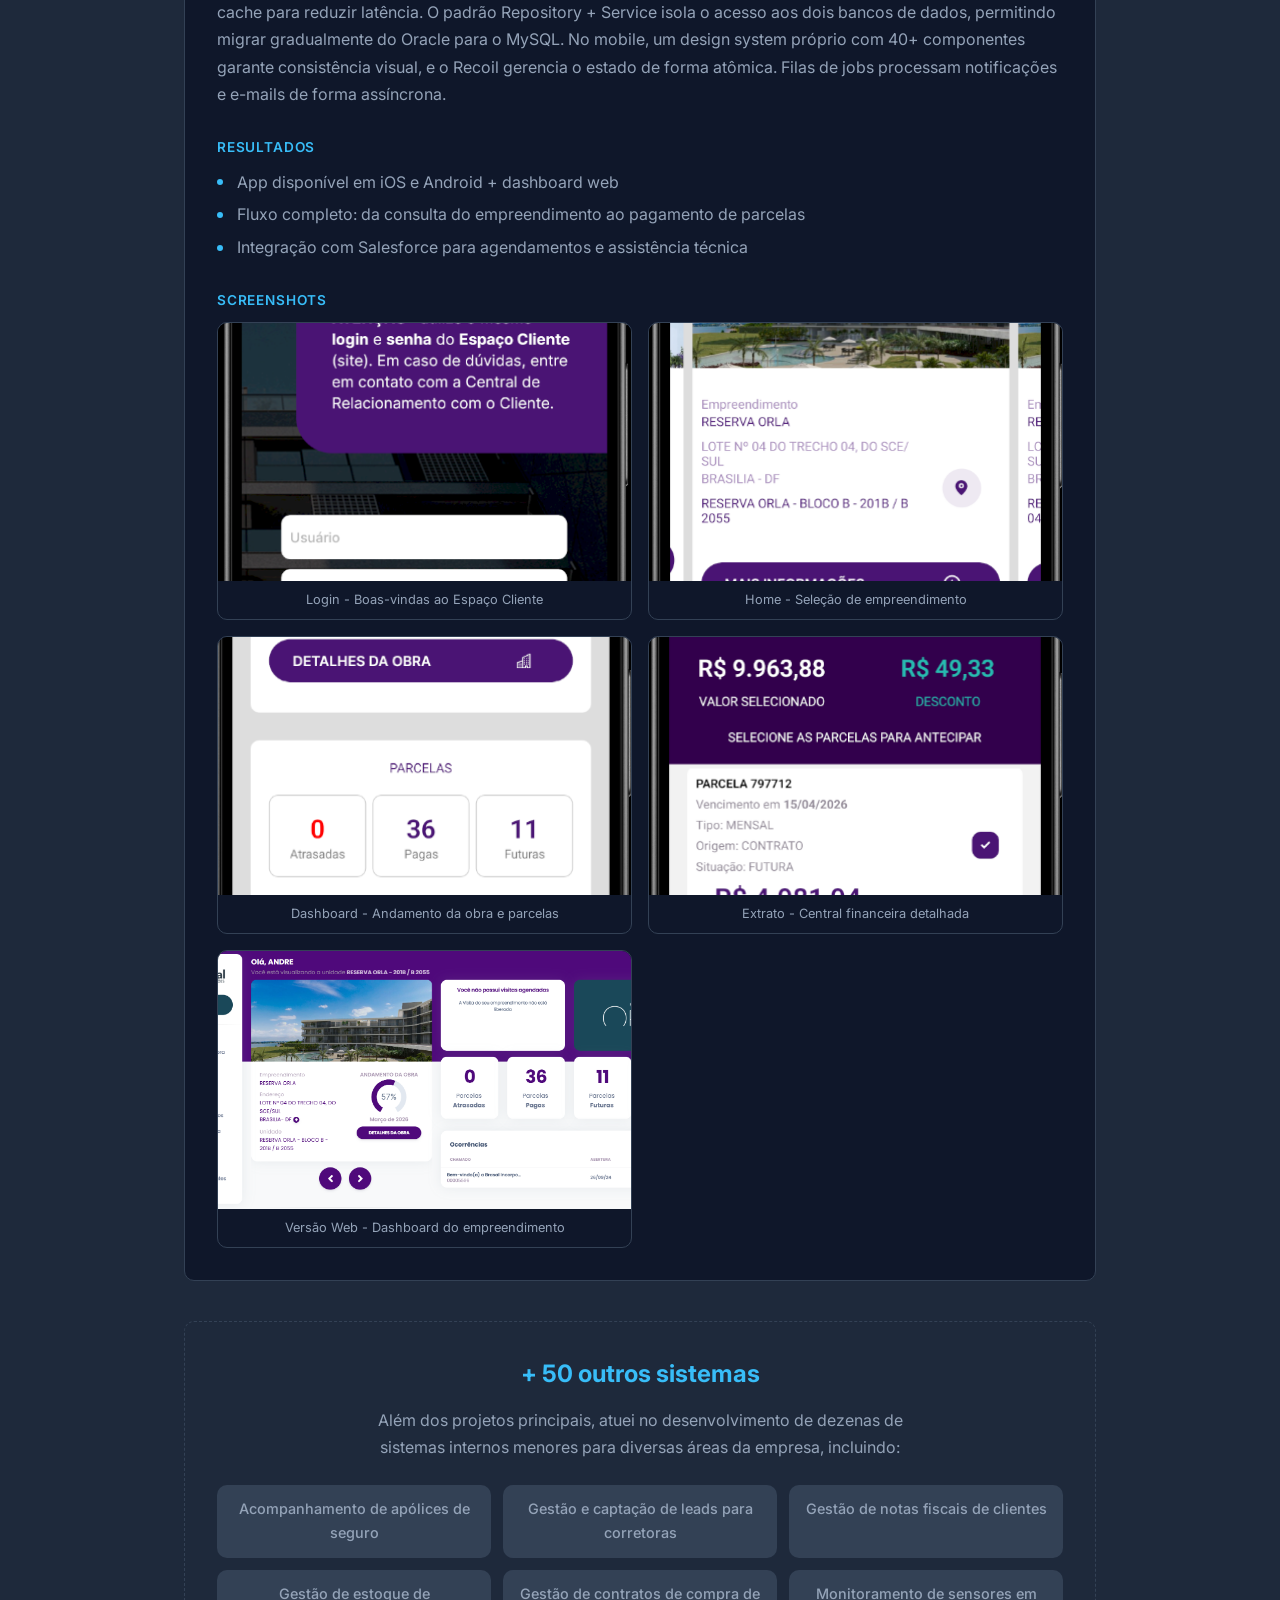
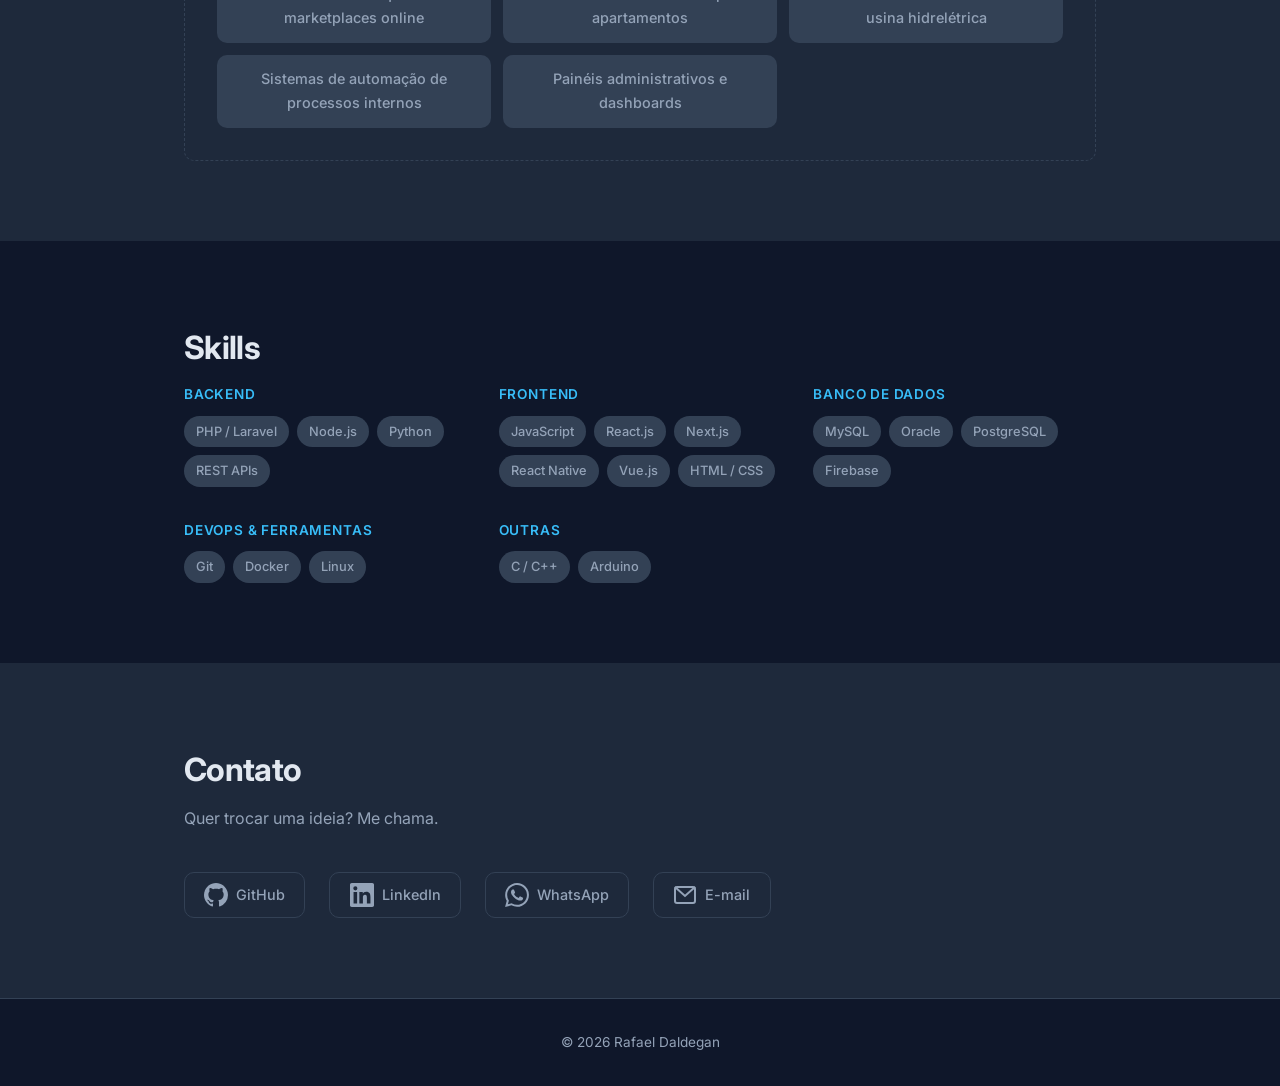
==== commit d204677a: "logos" ====
--- a/index.html
+++ b/index.html
@@ -68,7 +68,12 @@
           <div class="timeline__content">
             <div class="timeline__header">
               <h3>Desenvolvedor Pleno/Senior Full Stack</h3>
-              <span class="timeline__company">Brasal</span>
+              <span class="timeline__company">
+                <span class="timeline__logos">
+                  <img src="assets/img/logos/brasal.jpg" alt="Brasal" class="timeline__logo">
+                </span>
+                Brasal
+              </span>
             </div>
             <span class="timeline__period">Jan 2023 &mdash; Atual</span>
             <ul>
@@ -84,7 +89,12 @@
           <div class="timeline__content">
             <div class="timeline__header">
               <h3>Estagiário de Desenvolvimento</h3>
-              <span class="timeline__company">Brasal</span>
+              <span class="timeline__company">
+                <span class="timeline__logos">
+                  <img src="assets/img/logos/brasal.jpg" alt="Brasal" class="timeline__logo">
+                </span>
+                Brasal
+              </span>
             </div>
             <span class="timeline__period">Ago 2022 &mdash; Dez 2022</span>
             <ul>
@@ -98,7 +108,10 @@
           <div class="timeline__content">
             <div class="timeline__header">
               <h3>Aprendiz de Desenvolvimento de Software</h3>
-              <span class="timeline__company">ITAE &mdash; CDT / UnB</span>
+              <span class="timeline__company">
+                <img src="assets/img/logos/logo_unb_oficial_2025.png" alt="UnB" class="timeline__logo">
+                ITAE &mdash; CDT / UnB
+              </span>
             </div>
             <span class="timeline__period">Jan 2019 &mdash; Dez 2019</span>
             <ul>
@@ -130,27 +143,27 @@
         <div class="formation__grid">
           <div class="formation__item">
             <h4>Bacharelado em Engenharia Mecatrônica</h4>
-            <p>Universidade de Brasília (UnB)</p>
+            <p><img src="assets/img/logos/logo_unb_oficial_2025.png" alt="UnB" class="formation__logo"> Universidade de Brasília (UnB)</p>
             <span class="timeline__period">2017 &mdash; 2026</span>
           </div>
           <div class="formation__item">
             <h4>Engenharia de Agentes de IA</h4>
-            <p>Asimov Academy</p>
+            <p><img src="assets/img/logos/screenshot-1.webp" alt="Asimov Academy" class="formation__logo"> Asimov Academy</p>
             <span class="timeline__period">2026</span>
           </div>
           <div class="formation__item">
             <h4>Sistemas Multiagentes com CrewAI</h4>
-            <p>Asimov Academy</p>
+            <p><img src="assets/img/logos/screenshot-1.webp" alt="Asimov Academy" class="formation__logo"> Asimov Academy</p>
             <span class="timeline__period">2026</span>
           </div>
           <div class="formation__item">
             <h4>Programa de Iniciação Científica</h4>
-            <p>Bolsista ITAE &mdash; UnB</p>
+            <p><img src="assets/img/logos/logo_unb_oficial_2025.png" alt="UnB" class="formation__logo"> Bolsista ITAE &mdash; UnB</p>
             <span class="timeline__period">Jun 2019 &mdash; Set 2020</span>
           </div>
           <div class="formation__item">
             <h4>Projeto de Extensão &mdash; Instituto de Biologia</h4>
-            <p>UnB &mdash; App de Quiz com gamificação (PHP, MySQL)</p>
+            <p><img src="assets/img/logos/logo_unb_oficial_2025.png" alt="UnB" class="formation__logo"> UnB &mdash; App de Quiz com gamificação (PHP, MySQL)</p>
             <span class="timeline__period">Dez 2017 &mdash; Jun 2018</span>
           </div>
         </div>
@@ -171,7 +184,10 @@
       <!-- ====== PROJETO 1 ====== -->
       <article class="project">
         <div class="project__header">
-          <h3 class="project__name">Conecta Brasal</h3>
+          <h3 class="project__name">
+            <img src="assets/img/logos/brasal.jpg" alt="Brasal" class="project__logo">
+            | Conecta Brasal
+          </h3>
           <span class="project__badge">2024 &mdash; Atual</span>
         </div>
 
@@ -299,7 +315,10 @@
       <!-- ====== PROJETO 2 - Espaço Cliente Brasal Incorporações ====== -->
       <article class="project">
         <div class="project__header">
-          <h3 class="project__name">Espaço Cliente &mdash; Brasal Incorporações</h3>
+          <h3 class="project__name">
+            <img src="assets/img/logos/logo_brasal_w_053773a682.svg" alt="Brasal" class="project__logo">
+            | Espaço Cliente &mdash; Brasal Incorporações
+          </h3>
           <span class="project__badge">2025 &mdash; Atual</span>
         </div>
 
--- a/assets/css/style.css
+++ b/assets/css/style.css
@@ -148,7 +148,14 @@
   cursor: pointer;
 }
 
-.project__name { font-size: 1.25rem; font-weight: 600; }
+.project__name {
+  font-size: 1.25rem; font-weight: 600;
+  display: inline-flex; align-items: center; gap: .6rem;
+}
+
+.project__logo {
+  height: 35px; width: auto; border-radius: 4px;
+}
 
 .project__badge {
   font-size: .75rem; font-weight: 600; text-transform: uppercase;
@@ -336,6 +343,16 @@
 
 .timeline__company {
   font-size: .95rem; color: var(--color-primary); font-weight: 500;
+  display: inline-flex; align-items: center; gap: .5rem;
+}
+
+.timeline__logos {
+  display: inline-flex; align-items: center; gap: .4rem;
+}
+
+.timeline__logo {
+  height: 30px; width: auto; border-radius: 4px;
+  vertical-align: middle;
 }
 
 .timeline__period {
@@ -382,6 +399,11 @@
 
 .formation__item p {
   color: var(--color-text-muted); font-size: .9rem;
+  display: flex; align-items: center; gap: .4rem;
+}
+
+.formation__logo {
+  height: 20px; width: auto; border-radius: 3px;
 }
 
 /* ===== Skills ===== */
